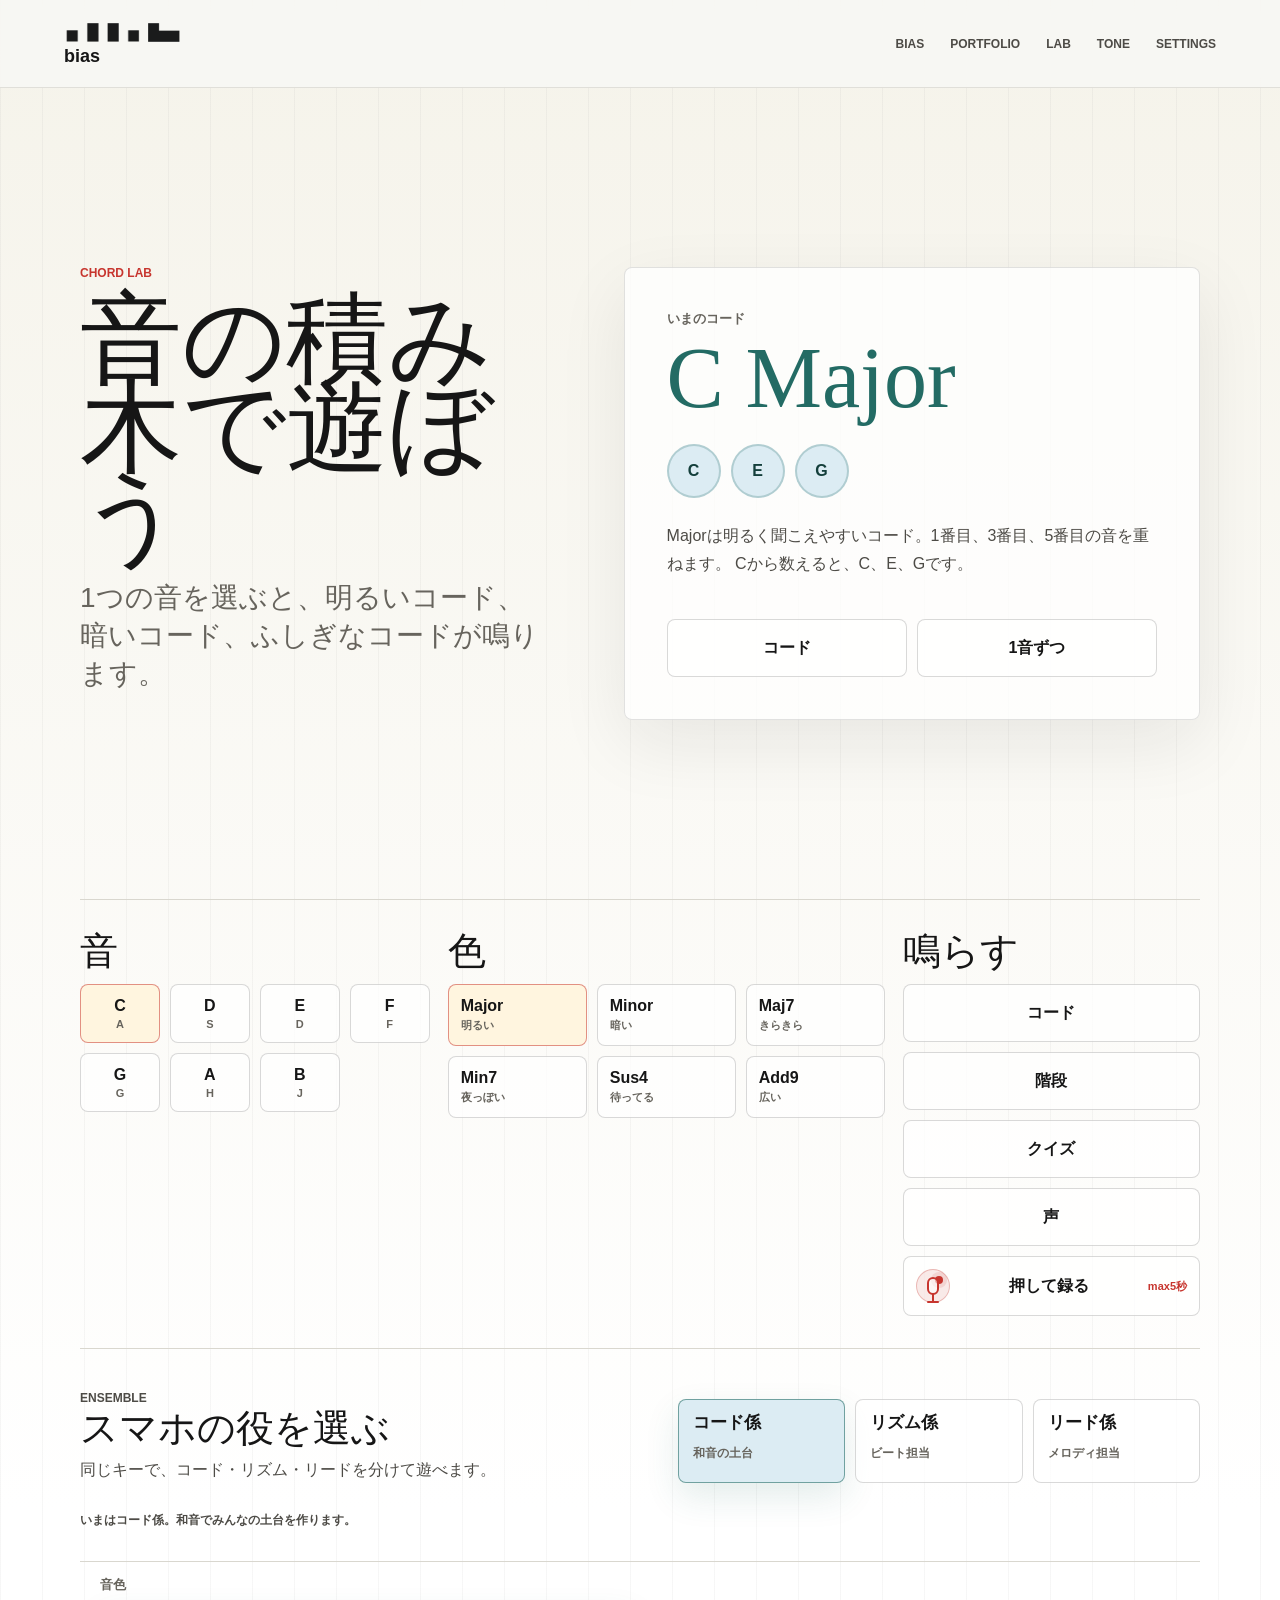
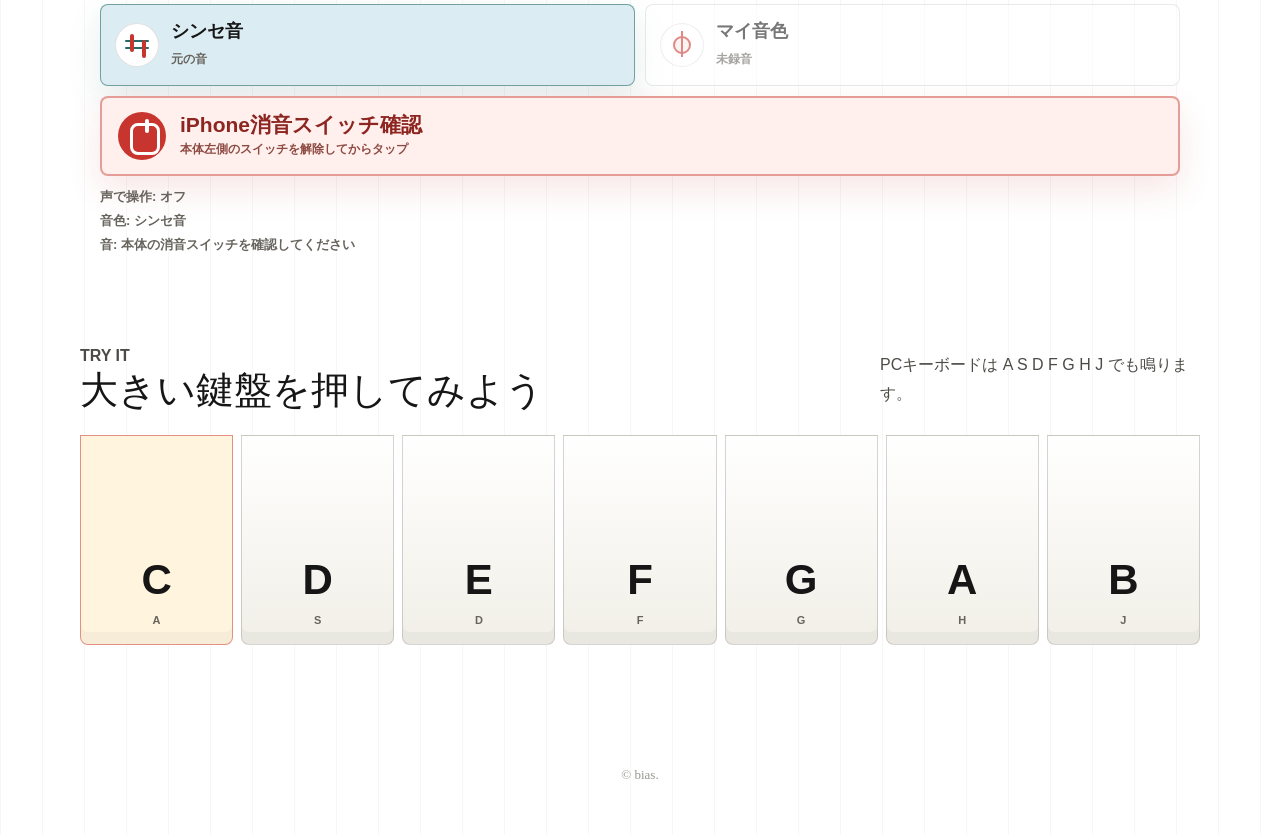
==== chord-classroom.html @ 8eb723cf "Replace label hero with service artwork" ====
<!doctype html>
<html lang="ja">
  <head>
    <meta charset="utf-8">
    <meta name="viewport" content="width=device-width, initial-scale=1">
    <title>Chord Lab | bias</title>
    <meta name="description" content="子どもと一緒にコードを聞いて学べる、biasの小さな音楽ラボ。">
    <link rel="icon" href="assets/images/mark.png">
    <link rel="stylesheet" href="assets/styles.css?v=service-hero">
  </head>
  <body class="chord-page">
    <header class="site-header">
      <a class="brand" href="index.html" aria-label="bias entrance">
        <img src="assets/images/logo-bias.png" alt="">
        <span class="brand-word">bias</span>
      </a>
      <nav class="nav" aria-label="Main navigation">
        <a href="label.html">BIAS</a>
        <a href="portfolio.html">PORTFOLIO</a>
        <a href="chord-classroom.html">LAB</a>
        <a href="tone-classroom.html">TONE</a>
        <a href="chord-settings.html">SETTINGS</a>
      </nav>
    </header>

    <main class="chord-app" id="top">
      <section class="chord-stage">
        <div class="ghost-layer" id="ghostLayer" aria-hidden="true"></div>
        <div class="chord-intro">
          <p class="eyebrow">Chord Lab</p>
          <h1>音の積み木で遊ぼう</h1>
          <p class="lead">1つの音を選ぶと、明るいコード、暗いコード、ふしぎなコードが鳴ります。</p>
        </div>

        <div class="lesson-panel" aria-live="polite">
          <div>
            <span class="panel-label">いまのコード</span>
            <strong id="chordName">C Major</strong>
          </div>
          <div class="note-row" id="noteRow"></div>
          <p id="lessonText">Majorは明るく聞こえやすいコード。C、E、Gの3つの音でできています。</p>
          <div class="lesson-actions">
            <button class="action-button" id="playChordTop" type="button">コード</button>
            <button class="action-button" id="playArpTop" type="button">1音ずつ</button>
          </div>
        </div>
      </section>

      <section class="control-band" aria-label="Chord controls">
        <div class="control-group">
          <h2>音</h2>
          <div class="root-grid" id="rootGrid"></div>
        </div>

        <div class="control-group">
          <h2>色</h2>
          <div class="type-grid" id="typeGrid"></div>
        </div>

        <div class="control-group">
          <h2>鳴らす</h2>
          <div class="transport">
            <button class="action-button" id="playChord" type="button">コード</button>
            <button class="action-button" id="playArp" type="button">階段</button>
            <button class="action-button" id="quizButton" type="button">クイズ</button>
            <button class="action-button voice-button" id="voiceButton" type="button">声</button>
            <button class="action-button sample-button record-button" id="recordSample" type="button" aria-label="押している間だけ録音して鍵盤の音にする。最大5秒">
              <span class="record-button-icon" aria-hidden="true">
                <span class="record-dot"></span>
                <span class="mic-shape"></span>
              </span>
              <span>押して録る</span>
              <small>max5秒</small>
            </button>
          </div>
        </div>
      </section>
      <section class="ensemble-panel" aria-label="Ensemble roles">
        <div>
          <p class="eyebrow">Ensemble</p>
          <h2>スマホの役を選ぶ</h2>
          <p>同じキーで、コード・リズム・リードを分けて遊べます。</p>
        </div>
        <div class="role-grid" id="roleGrid">
          <button class="is-active" type="button" data-role="chord" aria-pressed="true">
            <strong>コード係</strong>
            <small>和音の土台</small>
          </button>
          <button type="button" data-role="rhythm" aria-pressed="false">
            <strong>リズム係</strong>
            <small>ビート担当</small>
          </button>
          <button type="button" data-role="lead" aria-pressed="false">
            <strong>リード係</strong>
            <small>メロディ担当</small>
          </button>
        </div>
        <p class="part-status" id="partStatus" aria-live="polite">いまはコード係。和音でみんなの土台を作ります。</p>
      </section>
      <section class="sound-source-panel" aria-label="Sound source">
        <p>音色</p>
        <div class="sound-source-switch">
          <button class="sound-source-button is-active" id="synthSound" type="button" aria-pressed="true">
            <span class="sound-source-icon synth-icon" aria-hidden="true"></span>
            <strong>シンセ音</strong>
            <small>元の音</small>
          </button>
          <button class="sound-source-button" id="sampleSound" type="button" aria-pressed="false">
            <span class="sound-source-icon sample-icon" aria-hidden="true"></span>
            <strong>マイ音色</strong>
            <small>録った音</small>
          </button>
        </div>
        <button class="device-sound-check" id="deviceSoundButton" type="button" aria-pressed="false">
          <span class="device-sound-icon" aria-hidden="true"></span>
          <span>
            <strong id="deviceSoundLabel">iPhone消音スイッチ確認</strong>
            <small id="deviceSoundHint">本体左側のスイッチを解除してからタップ</small>
          </span>
        </button>
      </section>
      <p class="voice-status" id="voiceStatus" aria-live="polite">声で操作: オフ</p>
      <p class="voice-status sample-status" id="sampleStatus" aria-live="polite">音色: シンセ音</p>
      <p class="voice-status audio-status" id="audioStatus" aria-live="polite">音: 本体の消音スイッチを確認してください</p>

      <section class="keyboard-section role-section" id="chordPart" aria-label="Piano keyboard">
        <div class="keyboard-heading">
          <div>
            <p class="eyebrow">Try It</p>
            <h2>大きい鍵盤を押してみよう</h2>
          </div>
          <p>PCキーボードは A S D F G H J でも鳴ります。</p>
        </div>
        <div class="piano" id="piano"></div>
      </section>

      <section class="part-panel role-section" id="rhythmPart" aria-label="Rhythm pads" hidden>
        <div class="keyboard-heading">
          <div>
            <p class="eyebrow">Rhythm Part</p>
            <h2>リズムを担当する</h2>
          </div>
          <p>4つのパッドで、みんなのテンポを作ります。</p>
        </div>
        <div class="pad-grid rhythm-grid" id="rhythmPads"></div>
      </section>

      <section class="part-panel role-section" id="leadPart" aria-label="Lead pads" hidden>
        <div class="keyboard-heading">
          <div>
            <p class="eyebrow">Lead Part</p>
            <h2>外しにくいメロディ</h2>
          </div>
          <p>今の音に合う音だけを並べています。</p>
        </div>
        <div class="pad-grid lead-grid" id="leadPads"></div>
      </section>

      <section class="quiz-panel" id="quizPanel" tabindex="-1" hidden>
        <p class="eyebrow">Listening Quiz</p>
        <h2>いま鳴ったコードはどっち？</h2>
        <div class="quiz-options" id="quizOptions"></div>
        <p id="quizResult"></p>
      </section>

      <section class="tone-quest" id="toneQuest" hidden>
        <div class="tone-quest-art" aria-hidden="true">
          <span class="tone-wave tone-wave-a"></span>
          <span class="tone-wave tone-wave-b"></span>
          <span class="tone-dot tone-dot-a"></span>
          <span class="tone-dot tone-dot-b"></span>
          <span class="tone-slider tone-slider-a"></span>
          <span class="tone-slider tone-slider-b"></span>
        </div>
        <div>
          <p class="eyebrow">Next Room</p>
          <h2>音色編をのぞく</h2>
          <p>音は高さだけじゃなく、形でも変わる。波、明るさ、ふくらみを触って、マイ音色の続きへ。</p>
          <div class="inline-actions">
            <a href="tone-classroom.html">bias Tone Lab</a>
          </div>
        </div>
      </section>
    </main>

    <footer class="footer">
      <a href="index.html">© bias.</a>
    </footer>

    <script>
      const roots = [
        { name: "C", midi: 60, key: "a" },
        { name: "D", midi: 62, key: "s" },
        { name: "E", midi: 64, key: "d" },
        { name: "F", midi: 65, key: "f" },
        { name: "G", midi: 67, key: "g" },
        { name: "A", midi: 69, key: "h" },
        { name: "B", midi: 71, key: "j" }
      ];

      const chordTypes = [
        {
          id: "major",
          name: "Major",
          label: "明るい",
          intervals: [0, 4, 7],
          lesson: "Majorは明るく聞こえやすいコード。1番目、3番目、5番目の音を重ねます。"
        },
        {
          id: "minor",
          name: "Minor",
          label: "暗い",
          intervals: [0, 3, 7],
          lesson: "Minorは少しさびしく聞こえるコード。真ん中の音がMajorより半音下がります。"
        },
        {
          id: "maj7",
          name: "Maj7",
          label: "きらきら",
          intervals: [0, 4, 7, 11],
          lesson: "Maj7はMajorに7番目の音を足したコード。やわらかく、少し大人っぽく響きます。"
        },
        {
          id: "min7",
          name: "Min7",
          label: "夜っぽい",
          intervals: [0, 3, 7, 10],
          lesson: "Min7はMinorに7番目の音を足したコード。R&Bやlofiでよく使われます。"
        },
        {
          id: "sus4",
          name: "Sus4",
          label: "待ってる",
          intervals: [0, 5, 7],
          lesson: "Sus4は3番目の音を4番目に変えたコード。次に進みたくなる感じがします。"
        },
        {
          id: "add9",
          name: "Add9",
          label: "広い",
          intervals: [0, 4, 7, 14],
          lesson: "Add9はMajorに高い2番目の音を足したコード。空間が広がるように響きます。"
        }
      ];

      const noteNames = ["C", "C#", "D", "D#", "E", "F", "F#", "G", "G#", "A", "A#", "B"];
      let selectedRoot = roots[0];
      let selectedType = chordTypes[0];
      let audioContext;
      let quizAnswer = null;
      let outputChain = null;

      const rootGrid = document.querySelector("#rootGrid");
      const typeGrid = document.querySelector("#typeGrid");
      const piano = document.querySelector("#piano");
      const noteRow = document.querySelector("#noteRow");
      const chordName = document.querySelector("#chordName");
      const lessonText = document.querySelector("#lessonText");
      const quizPanel = document.querySelector("#quizPanel");
      const quizOptions = document.querySelector("#quizOptions");
      const quizResult = document.querySelector("#quizResult");
      const toneQuest = document.querySelector("#toneQuest");
      const voiceButton = document.querySelector("#voiceButton");
      const voiceStatus = document.querySelector("#voiceStatus");
      const recordSampleButton = document.querySelector("#recordSample");
      const synthSoundButton = document.querySelector("#synthSound");
      const sampleSoundButton = document.querySelector("#sampleSound");
      const sampleStatus = document.querySelector("#sampleStatus");
      const soundSourcePanel = document.querySelector(".sound-source-panel");
      const deviceSoundButton = document.querySelector("#deviceSoundButton");
      const deviceSoundLabel = document.querySelector("#deviceSoundLabel");
      const deviceSoundHint = document.querySelector("#deviceSoundHint");
      const audioStatus = document.querySelector("#audioStatus");
      const roleGrid = document.querySelector("#roleGrid");
      const partStatus = document.querySelector("#partStatus");
      const chordPart = document.querySelector("#chordPart");
      const rhythmPart = document.querySelector("#rhythmPart");
      const leadPart = document.querySelector("#leadPart");
      const rhythmPads = document.querySelector("#rhythmPads");
      const leadPads = document.querySelector("#leadPads");
      const SpeechRecognition = window.SpeechRecognition || window.webkitSpeechRecognition;
      const soundReadyStorageKey = "bias-chord-lab-sound-ready";
      const roleStorageKey = "bias-chord-lab-role";
      const roles = {
        chord: "いまはコード係。和音でみんなの土台を作ります。",
        rhythm: "いまはリズム係。4つのパッドでビートを作ります。",
        lead: "いまはリード係。外しにくい音だけでメロディを弾けます。"
      };
      const rhythmPadData = [
        { id: "kick", label: "Kick", hint: "足" },
        { id: "snare", label: "Snare", hint: "手" },
        { id: "hat", label: "Hat", hint: "細かく" },
        { id: "clap", label: "Clap", hint: "合いの手" }
      ];
      const leadScale = [0, 2, 4, 7, 9, 12];
      let recognition = null;
      let voiceEnabled = false;
      let sampleBuffer = null;
      let soundSource = "synth";
      let deviceSoundReady = false;
      let activeRole = "chord";
      let sampleRecorder = null;
      let isRecordingSample = false;
      let sampleStream = null;
      let sampleChunks = [];
      let sampleStopTimer = null;
      let pendingSampleStop = false;
      const toneQuestDelay = 120000;

      function getAudioContext() {
        audioContext ||= new (window.AudioContext || window.webkitAudioContext)();
        return audioContext;
      }

      function getOutputChain(context) {
        if (outputChain) return outputChain;

        const input = context.createGain();
        const compressor = context.createDynamicsCompressor();
        const limiter = context.createDynamicsCompressor();

        input.gain.value = 0.92;
        compressor.threshold.value = -18;
        compressor.knee.value = 18;
        compressor.ratio.value = 3.5;
        compressor.attack.value = 0.012;
        compressor.release.value = 0.18;

        limiter.threshold.value = -0.8;
        limiter.knee.value = 0;
        limiter.ratio.value = 20;
        limiter.attack.value = 0.002;
        limiter.release.value = 0.08;

        input.connect(compressor);
        compressor.connect(limiter);
        limiter.connect(context.destination);
        outputChain = { input, compressor, limiter };
        return outputChain;
      }

      function normalizeSampleBuffer(buffer) {
        let peak = 0;
        for (let channel = 0; channel < buffer.numberOfChannels; channel += 1) {
          const data = buffer.getChannelData(channel);
          for (let index = 0; index < data.length; index += 1) {
            peak = Math.max(peak, Math.abs(data[index]));
          }
        }

        if (peak < 0.001) return buffer;

        const context = getAudioContext();
        const normalized = context.createBuffer(buffer.numberOfChannels, buffer.length, buffer.sampleRate);
        const targetPeak = 0.94;
        const scale = Math.min(targetPeak / peak, 4);

        for (let channel = 0; channel < buffer.numberOfChannels; channel += 1) {
          const source = buffer.getChannelData(channel);
          const target = normalized.getChannelData(channel);
          for (let index = 0; index < source.length; index += 1) {
            target[index] = Math.max(-targetPeak, Math.min(targetPeak, source[index] * scale));
          }
        }

        return normalized;
      }

      function midiToFrequency(midi) {
        return 440 * Math.pow(2, (midi - 69) / 12);
      }

      function noteName(midi) {
        return noteNames[midi % 12];
      }

      function currentNotes() {
        return selectedType.intervals.map((interval) => selectedRoot.midi + interval);
      }

      function leadNotes() {
        return leadScale.map((interval) => selectedRoot.midi + interval);
      }

      function updateDeviceSoundControls() {
        deviceSoundButton.classList.toggle("is-ready", deviceSoundReady);
        deviceSoundButton.setAttribute("aria-pressed", String(deviceSoundReady));
        deviceSoundLabel.textContent = deviceSoundReady ? "サウンド準備OK" : "iPhone消音スイッチ確認";
        deviceSoundHint.textContent = deviceSoundReady
          ? "音が小さい時は本体音量も確認"
          : "本体左側のスイッチを解除してからタップ";
        audioStatus.textContent = deviceSoundReady
          ? "音: 本体スイッチ確認済み"
          : "音: 本体の消音スイッチを確認してください";
      }

      function setDeviceSoundReady(nextReady) {
        deviceSoundReady = nextReady;
        updateDeviceSoundControls();
        try {
          localStorage.setItem(soundReadyStorageKey, deviceSoundReady ? "1" : "0");
        } catch (error) {
          // 保存できない環境でも、確認フローはその場で使えるようにする。
        }
      }

      function loadDeviceSoundPreference() {
        try {
          deviceSoundReady = localStorage.getItem(soundReadyStorageKey) === "1";
        } catch (error) {
          deviceSoundReady = false;
        }
        updateDeviceSoundControls();
      }

      function requestDeviceSoundCheck() {
        if (deviceSoundReady) return false;
        audioStatus.textContent = "音: 先にiPhone本体の消音スイッチを確認してください";
        deviceSoundButton.classList.add("needs-check");
        soundSourcePanel.scrollIntoView({ behavior: "smooth", block: "center" });
        window.setTimeout(() => deviceSoundButton.classList.remove("needs-check"), 1200);
        return true;
      }

      function playTone(midi, start, duration) {
        const context = getAudioContext();
        const gain = context.createGain();
        gain.gain.setValueAtTime(0.0001, start);
        gain.gain.exponentialRampToValueAtTime(0.14, start + 0.025);
        gain.gain.exponentialRampToValueAtTime(0.0001, start + duration);
        gain.connect(getOutputChain(context).input);

        if (soundSource === "sample" && sampleBuffer) {
          const source = context.createBufferSource();
          source.buffer = sampleBuffer;
          source.playbackRate.setValueAtTime(Math.pow(2, (midi - 60) / 12), start);
          source.connect(gain);
          source.start(start);
          source.stop(start + duration + 0.04);
          return;
        }

        const oscillator = context.createOscillator();
        oscillator.type = "triangle";
        oscillator.frequency.setValueAtTime(midiToFrequency(midi), start);
        oscillator.connect(gain);
        oscillator.start(start);
        oscillator.stop(start + duration + 0.04);
      }

      function makeNoiseBuffer(context, seconds) {
        const length = Math.max(1, Math.floor(context.sampleRate * seconds));
        const buffer = context.createBuffer(1, length, context.sampleRate);
        const data = buffer.getChannelData(0);
        for (let index = 0; index < length; index += 1) {
          data[index] = Math.random() * 2 - 1;
        }
        return buffer;
      }

      function playNoiseDrum(start, duration, filterType, frequency, gainValue) {
        const context = getAudioContext();
        const source = context.createBufferSource();
        const filter = context.createBiquadFilter();
        const gain = context.createGain();
        source.buffer = makeNoiseBuffer(context, duration);
        filter.type = filterType;
        filter.frequency.value = frequency;
        gain.gain.setValueAtTime(gainValue, start);
        gain.gain.exponentialRampToValueAtTime(0.0001, start + duration);
        source.connect(filter);
        filter.connect(gain);
        gain.connect(getOutputChain(context).input);
        source.start(start);
        source.stop(start + duration);
      }

      function playKick(start) {
        const context = getAudioContext();
        const oscillator = context.createOscillator();
        const gain = context.createGain();
        oscillator.type = "sine";
        oscillator.frequency.setValueAtTime(132, start);
        oscillator.frequency.exponentialRampToValueAtTime(46, start + 0.22);
        gain.gain.setValueAtTime(0.7, start);
        gain.gain.exponentialRampToValueAtTime(0.0001, start + 0.26);
        oscillator.connect(gain);
        gain.connect(getOutputChain(context).input);
        oscillator.start(start);
        oscillator.stop(start + 0.28);
      }

      function spawnPadFlash(id) {
        const button = document.querySelector(`[data-rhythm="${id}"]`);
        if (!button) return;
        button.classList.add("is-hit");
        window.setTimeout(() => button.classList.remove("is-hit"), 170);
      }

      function playRhythmPad(id) {
        if (requestDeviceSoundCheck()) return;
        const context = getAudioContext();
        const start = context.currentTime + 0.01;
        if (id === "kick") {
          playKick(start);
        } else if (id === "snare") {
          playNoiseDrum(start, 0.18, "bandpass", 1600, 0.32);
        } else if (id === "hat") {
          playNoiseDrum(start, 0.08, "highpass", 6200, 0.17);
        } else if (id === "clap") {
          playNoiseDrum(start, 0.11, "bandpass", 2200, 0.22);
          playNoiseDrum(start + 0.045, 0.12, "bandpass", 2100, 0.18);
        }
        spawnPadFlash(id);
      }

      function playLeadPad(midi) {
        if (requestDeviceSoundCheck()) return;
        const context = getAudioContext();
        playTone(midi, context.currentTime + 0.01, 0.58);
        spawnGhosts([midi], "lead");
      }

      function playChord() {
        if (requestDeviceSoundCheck()) return;
        const context = getAudioContext();
        const start = context.currentTime + 0.02;
        currentNotes().forEach((midi) => playTone(midi, start, 1.1));
        spawnGhosts(currentNotes(), "chord");
      }

      function playArp() {
        if (requestDeviceSoundCheck()) return;
        const context = getAudioContext();
        const start = context.currentTime + 0.02;
        currentNotes().forEach((midi, index) => playTone(midi, start + index * 0.18, 0.72));
        currentNotes().forEach((midi, index) => {
          window.setTimeout(() => spawnGhosts([midi], "arp"), index * 180);
        });
      }

      function spawnGhosts(notes, mode) {
        const layer = document.querySelector("#ghostLayer");
        notes.forEach((midi, index) => {
          const ghost = document.createElement("span");
          ghost.className = `ghost-note ghost-note-${index % 4}`;
          ghost.textContent = noteName(midi);
          ghost.style.setProperty("--ghost-left", `${18 + Math.random() * 66}%`);
          ghost.style.setProperty("--ghost-delay", `${mode === "arp" ? 0 : index * 70}ms`);
          ghost.style.setProperty("--ghost-drift", `${Math.random() > 0.5 ? 1 : -1}`);
          layer.appendChild(ghost);
          window.setTimeout(() => ghost.remove(), 2100);
        });
      }

      function setRoot(root) {
        selectedRoot = root;
        render();
        playChord();
      }

      function setType(type) {
        selectedType = type;
        render();
        playChord();
      }

      function render() {
        chordName.textContent = `${selectedRoot.name} ${selectedType.name}`;
        noteRow.innerHTML = currentNotes()
          .map((midi) => `<span>${noteName(midi)}</span>`)
          .join("");
        lessonText.textContent = `${selectedType.lesson} ${selectedRoot.name}から数えると、${currentNotes().map(noteName).join("、")}です。`;

        document.querySelectorAll("[data-root]").forEach((button) => {
          button.classList.toggle("is-active", button.dataset.root === selectedRoot.name);
        });
        document.querySelectorAll("[data-type]").forEach((button) => {
          button.classList.toggle("is-active", button.dataset.type === selectedType.id);
        });
        document.querySelectorAll("[data-key]").forEach((button) => {
          button.classList.toggle("is-active", button.dataset.key === selectedRoot.name);
        });
        leadPads.innerHTML = leadNotes().map((midi, index) => (
          `<button type="button" data-lead="${midi}"><strong>${noteName(midi)}</strong><small>${index + 1}</small></button>`
        )).join("");
        updateSoundSourceButtons();
      }

      function setRole(role) {
        activeRole = roles[role] ? role : "chord";
        chordPart.hidden = activeRole !== "chord";
        rhythmPart.hidden = activeRole !== "rhythm";
        leadPart.hidden = activeRole !== "lead";
        partStatus.textContent = roles[activeRole];
        document.querySelectorAll("[data-role]").forEach((button) => {
          const isActive = button.dataset.role === activeRole;
          button.classList.toggle("is-active", isActive);
          button.setAttribute("aria-pressed", String(isActive));
        });
        try {
          localStorage.setItem(roleStorageKey, activeRole);
        } catch (error) {
          // 端末保存が使えない環境でも、役割切替はその場で使えるようにする。
        }
      }

      function loadRolePreference() {
        try {
          activeRole = localStorage.getItem(roleStorageKey) || "chord";
        } catch (error) {
          activeRole = "chord";
        }
        setRole(activeRole);
      }

      function updateSoundSourceButtons() {
        const sampleReady = Boolean(sampleBuffer);
        synthSoundButton.classList.toggle("is-active", soundSource === "synth");
        sampleSoundButton.classList.toggle("is-active", soundSource === "sample");
        synthSoundButton.setAttribute("aria-pressed", String(soundSource === "synth"));
        sampleSoundButton.setAttribute("aria-pressed", String(soundSource === "sample"));
        sampleSoundButton.classList.toggle("is-disabled", !sampleReady);
        sampleSoundButton.querySelector("small").textContent = sampleReady ? "録った音" : "未録音";
      }

      function setSoundSource(nextSource) {
        if (nextSource === "sample" && !sampleBuffer) {
          soundSource = "synth";
          sampleStatus.textContent = "音色: 先に録音してね";
          updateSoundSourceButtons();
          return;
        }

        soundSource = nextSource;
        sampleStatus.textContent = soundSource === "sample" ? "音色: マイ音色" : "音色: シンセ音";
        updateSoundSourceButtons();
        playChord();
      }

      function buildControls() {
        rootGrid.innerHTML = roots.map((root) => (
          `<button type="button" data-root="${root.name}" aria-label="${root.name}を選ぶ">${root.name}<small>${root.key.toUpperCase()}</small></button>`
        )).join("");

        typeGrid.innerHTML = chordTypes.map((type) => (
          `<button type="button" data-type="${type.id}"><span>${type.name}</span><small>${type.label}</small></button>`
        )).join("");

        piano.innerHTML = roots.map((root) => (
          `<button class="piano-key" type="button" data-key="${root.name}"><span>${root.name}</span><small>${root.key.toUpperCase()}</small></button>`
        )).join("");

        rhythmPads.innerHTML = rhythmPadData.map((pad) => (
          `<button type="button" data-rhythm="${pad.id}"><strong>${pad.label}</strong><small>${pad.hint}</small></button>`
        )).join("");

        rootGrid.addEventListener("click", (event) => {
          const button = event.target.closest("[data-root]");
          if (!button) return;
          setRoot(roots.find((root) => root.name === button.dataset.root));
        });

        typeGrid.addEventListener("click", (event) => {
          const button = event.target.closest("[data-type]");
          if (!button) return;
          setType(chordTypes.find((type) => type.id === button.dataset.type));
        });

        piano.addEventListener("click", (event) => {
          const button = event.target.closest("[data-key]");
          if (!button) return;
          setRoot(roots.find((root) => root.name === button.dataset.key));
        });

        rhythmPads.addEventListener("click", (event) => {
          const button = event.target.closest("[data-rhythm]");
          if (!button) return;
          playRhythmPad(button.dataset.rhythm);
        });

        leadPads.addEventListener("click", (event) => {
          const button = event.target.closest("[data-lead]");
          if (!button) return;
          playLeadPad(Number(button.dataset.lead));
        });

        roleGrid.addEventListener("click", (event) => {
          const button = event.target.closest("[data-role]");
          if (!button) return;
          setRole(button.dataset.role);
          document.querySelector(`#${button.dataset.role}Part`)?.scrollIntoView({ behavior: "smooth", block: "start" });
        });
      }

      function startQuiz() {
        const choices = ["major", "minor"];
        const root = roots[Math.floor(Math.random() * roots.length)];
        const type = chordTypes.find((item) => item.id === choices[Math.floor(Math.random() * choices.length)]);
        selectedRoot = root;
        selectedType = type;
        quizAnswer = type.id;
        quizResult.textContent = "";
        quizPanel.hidden = false;
        quizOptions.innerHTML = choices.map((id) => {
          const option = chordTypes.find((item) => item.id === id);
          return `<button type="button" data-answer="${id}">${option.name}<small>${option.label}</small></button>`;
        }).join("");
        render();
        playChord();
        window.requestAnimationFrame(() => {
          quizPanel.scrollIntoView({ behavior: "smooth", block: "start" });
          quizPanel.focus({ preventScroll: true });
          quizPanel.classList.add("is-called");
          window.setTimeout(() => quizPanel.classList.remove("is-called"), 1200);
        });
      }

      function normalizeSpeech(text) {
        return text
          .toLowerCase()
          .replace(/\s+/g, "")
          .replace(/[。、,.]/g, "");
      }

      function handleVoiceCommand(text) {
        const command = normalizeSpeech(text);
        const rootAliases = [
          ["C", ["c", "しー", "ド"]],
          ["D", ["d", "でぃー", "レ"]],
          ["E", ["e", "いー", "ミ"]],
          ["F", ["f", "えふ", "ファ"]],
          ["G", ["g", "じー", "ソ"]],
          ["A", ["a", "えー", "ラ"]],
          ["B", ["b", "びー", "シ"]]
        ];
        const typeAliases = [
          ["major", ["major", "メジャー", "明るい"]],
          ["minor", ["minor", "マイナー", "暗い"]],
          ["maj7", ["maj7", "メジャーセブン", "きらきら"]],
          ["min7", ["min7", "マイナーセブン", "夜"]],
          ["sus4", ["sus4", "サスフォー", "待ってる"]],
          ["add9", ["add9", "アドナイン", "広い"]]
        ];

        const rootMatch = rootAliases.find(([, words]) => words.some((word) => command.includes(word)));
        if (rootMatch) {
          setRoot(roots.find((root) => root.name === rootMatch[0]));
        }

        const typeMatch = typeAliases.find(([, words]) => words.some((word) => command.includes(word)));
        if (typeMatch) {
          setType(chordTypes.find((type) => type.id === typeMatch[0]));
        }

        if (command.includes("階段") || command.includes("アルペジオ") || command.includes("1音")) {
          playArp();
        } else if (command.includes("リズム")) {
          setRole("rhythm");
        } else if (command.includes("リード") || command.includes("メロディ")) {
          setRole("lead");
        } else if (command.includes("コード係") || command.includes("和音")) {
          setRole("chord");
        } else if (command.includes("コード") || command.includes("鳴ら")) {
          playChord();
        } else if (command.includes("クイズ")) {
          startQuiz();
        }

        voiceStatus.textContent = `声で操作: ${text}`;
      }

      function setupVoiceInput() {
        if (!SpeechRecognition) {
          voiceButton.disabled = true;
          voiceStatus.textContent = "声で操作: このブラウザでは未対応";
          return;
        }

        recognition = new SpeechRecognition();
        recognition.lang = "ja-JP";
        recognition.continuous = true;
        recognition.interimResults = false;
        recognition.onresult = (event) => {
          const result = event.results[event.results.length - 1][0].transcript;
          handleVoiceCommand(result);
        };
        recognition.onerror = () => {
          voiceEnabled = false;
          voiceButton.classList.remove("is-active");
          voiceStatus.textContent = "声で操作: マイクを許可してもう一度";
        };
        recognition.onend = () => {
          if (voiceEnabled) recognition.start();
        };
      }

      function resetRecordButton() {
        recordSampleButton.classList.remove("is-active", "is-recording");
        recordSampleButton.setAttribute("aria-pressed", "false");
      }

      function stopSampleRecording() {
        pendingSampleStop = true;
        if (sampleRecorder && sampleRecorder.state === "recording") {
          sampleRecorder.stop();
        } else if (!isRecordingSample) {
          resetRecordButton();
        }
      }

      async function startSampleRecording() {
        if (!navigator.mediaDevices || !navigator.mediaDevices.getUserMedia || !window.MediaRecorder) {
          sampleStatus.textContent = "サンプル: このブラウザでは録音未対応";
          return;
        }

        if (isRecordingSample) return;
        pendingSampleStop = false;
        isRecordingSample = true;
        recordSampleButton.classList.add("is-active", "is-recording");
        recordSampleButton.setAttribute("aria-pressed", "true");
        sampleStatus.textContent = "サンプル: マイク接続確認中";

        try {
          if (voiceEnabled && recognition) {
            voiceEnabled = false;
            voiceButton.classList.remove("is-active");
            recognition.stop();
            voiceStatus.textContent = "声で操作: オフ";
          }

          getAudioContext();
          sampleStream = await navigator.mediaDevices.getUserMedia({ audio: true });
          sampleChunks = [];
          sampleRecorder = new MediaRecorder(sampleStream);
          sampleStatus.textContent = "サンプル: 押している間だけ録音中";

          sampleRecorder.ondataavailable = (event) => {
            if (event.data.size > 0) sampleChunks.push(event.data);
          };

          sampleRecorder.onstop = async () => {
            window.clearTimeout(sampleStopTimer);
            sampleStopTimer = null;
            if (sampleStream) {
              sampleStream.getTracks().forEach((track) => track.stop());
              sampleStream = null;
            }

            try {
              if (!sampleChunks.length) {
                sampleStatus.textContent = "サンプル: もう少し長く押して録音";
                return;
              }

              const blob = new Blob(sampleChunks, { type: sampleRecorder.mimeType || "audio/webm" });
              const arrayBuffer = await blob.arrayBuffer();
              const decodedBuffer = await getAudioContext().decodeAudioData(arrayBuffer);
              sampleBuffer = normalizeSampleBuffer(decodedBuffer);
              soundSource = "sample";
              sampleStatus.textContent = "音色: マイ音色に切り替えました";
              updateSoundSourceButtons();
              playChord();
            } catch {
              sampleStatus.textContent = "サンプル: 録音の読み込みに失敗";
            } finally {
              sampleChunks = [];
              sampleRecorder = null;
              isRecordingSample = false;
              resetRecordButton();
            }
          };

          sampleRecorder.start(100);
          sampleStopTimer = window.setTimeout(() => {
            if (sampleRecorder && sampleRecorder.state === "recording") {
              sampleRecorder.stop();
            }
          }, 5000);

          if (pendingSampleStop) stopSampleRecording();
        } catch {
          isRecordingSample = false;
          pendingSampleStop = false;
          resetRecordButton();
          sampleStatus.textContent = "サンプル: マイクを許可してもう一度";
        }
      }

      function setupSampleRecorderButton() {
        recordSampleButton.addEventListener("pointerdown", (event) => {
          event.preventDefault();
          recordSampleButton.setPointerCapture?.(event.pointerId);
          startSampleRecording();
        });
        recordSampleButton.addEventListener("pointerup", (event) => {
          event.preventDefault();
          stopSampleRecording();
        });
        recordSampleButton.addEventListener("pointercancel", stopSampleRecording);
        window.addEventListener("pointerup", stopSampleRecording);
        recordSampleButton.addEventListener("keydown", (event) => {
          if ((event.key === " " || event.key === "Enter") && !event.repeat) {
            event.preventDefault();
            startSampleRecording();
          }
        });
        recordSampleButton.addEventListener("keyup", (event) => {
          if (event.key === " " || event.key === "Enter") {
            event.preventDefault();
            stopSampleRecording();
          }
        });
        recordSampleButton.addEventListener("click", (event) => event.preventDefault());
      }

      function revealToneQuest() {
        toneQuest.hidden = false;
        window.requestAnimationFrame(() => {
          toneQuest.classList.add("is-visible");
        });
      }

      quizOptions.addEventListener("click", (event) => {
        const button = event.target.closest("[data-answer]");
        if (!button) return;
        const correct = button.dataset.answer === quizAnswer;
        quizResult.textContent = correct ? "正解。耳がちゃんと違いをつかんでいます。" : "惜しい。もう一回聞いて、真ん中の音に注目してみよう。";
        if (!correct) playChord();
      });

      document.querySelector("#playChord").addEventListener("click", playChord);
      document.querySelector("#playArp").addEventListener("click", playArp);
      document.querySelector("#playChordTop").addEventListener("click", playChord);
      document.querySelector("#playArpTop").addEventListener("click", playArp);
      document.querySelector("#quizButton").addEventListener("click", startQuiz);
      setupSampleRecorderButton();
      synthSoundButton.addEventListener("click", () => setSoundSource("synth"));
      sampleSoundButton.addEventListener("click", () => setSoundSource("sample"));
      deviceSoundButton.addEventListener("click", () => {
        setDeviceSoundReady(true);
        playChord();
      });
      voiceButton.addEventListener("click", () => {
        if (!recognition) return;
        voiceEnabled = !voiceEnabled;
        voiceButton.classList.toggle("is-active", voiceEnabled);
        if (voiceEnabled) {
          recognition.start();
          voiceStatus.textContent = "声で操作: 聞いています";
        } else {
          recognition.stop();
          voiceStatus.textContent = "声で操作: オフ";
        }
      });

      window.addEventListener("keydown", (event) => {
        if (event.repeat) return;
        if (activeRole === "rhythm") {
          const rhythmKeys = ["z", "x", "c", "v"];
          const rhythmIndex = rhythmKeys.indexOf(event.key.toLowerCase());
          if (rhythmIndex >= 0) playRhythmPad(rhythmPadData[rhythmIndex].id);
          return;
        }
        if (activeRole === "lead") {
          const leadIndex = Number(event.key) - 1;
          if (leadIndex >= 0 && leadIndex < leadNotes().length) playLeadPad(leadNotes()[leadIndex]);
          return;
        }
        const root = roots.find((item) => item.key === event.key.toLowerCase());
        if (root) setRoot(root);
      });

      buildControls();
      setupVoiceInput();
      loadDeviceSoundPreference();
      render();
      loadRolePreference();
      window.setTimeout(revealToneQuest, toneQuestDelay);
    </script>
  </body>
</html>
---- assets/styles.css ----
:root {
  color-scheme: light;
  --bg: #f7f7f4;
  --paper: #ffffff;
  --ink: #171717;
  --muted: #77756e;
  --line: #d9d7cf;
  --accent: #b92228;
  --soft: #ebe8df;
}

* {
  box-sizing: border-box;
}

html {
  scroll-behavior: smooth;
}

body {
  margin: 0;
  color: var(--ink);
  background:
    linear-gradient(90deg, rgba(23, 23, 23, 0.035) 1px, transparent 1px),
    linear-gradient(180deg, var(--bg), #fff 62%);
  background-size: 42px 42px, auto;
  font-family: Arial, "Hiragino Kaku Gothic ProN", Meiryo, sans-serif;
  letter-spacing: 0;
  overflow-x: hidden;
}

a {
  color: inherit;
  text-decoration: none;
}

img {
  display: block;
  max-width: 100%;
}

.site-header {
  position: sticky;
  top: 0;
  z-index: 10;
  display: flex;
  align-items: center;
  justify-content: space-between;
  gap: 24px;
  min-height: 88px;
  padding: 18px clamp(20px, 5vw, 72px);
  background: rgba(247, 247, 244, 0.88);
  border-bottom: 1px solid rgba(217, 215, 207, 0.75);
  backdrop-filter: blur(18px);
}

.brand img {
  width: 118px;
  height: auto;
}

.brand {
  display: grid;
  gap: 2px;
  width: 118px;
}

.brand-word {
  display: block;
  color: var(--ink);
  font-size: 18px;
  font-weight: 900;
  line-height: 0.9;
  letter-spacing: 0;
}

.nav {
  display: flex;
  flex-wrap: wrap;
  justify-content: flex-end;
  gap: 10px 26px;
  color: #4d4b46;
  font-size: 12px;
  font-weight: 700;
}

.nav a {
  padding: 8px 0;
}

.nav a:hover,
.footer a:hover,
.link-list a:hover,
.socials a:hover {
  color: var(--accent);
}

.section {
  width: min(1120px, calc(100% - 40px));
  margin: 0 auto;
  padding: clamp(60px, 10vw, 118px) 0;
}

.hero {
  display: grid;
  grid-template-columns: minmax(240px, 0.85fr) minmax(320px, 1.15fr);
  align-items: center;
  gap: clamp(36px, 7vw, 86px);
  min-height: calc(100vh - 89px);
}

.eyebrow {
  margin: 0 0 16px;
  color: var(--accent);
  font-size: 12px;
  font-weight: 700;
  letter-spacing: 0;
  text-transform: uppercase;
}

h1,
h2,
h3,
p {
  margin-top: 0;
}

h1 {
  margin-bottom: 18px;
  font-family: Georgia, "Times New Roman", serif;
  font-size: clamp(54px, 9vw, 118px);
  line-height: 0.86;
  font-weight: 400;
  overflow-wrap: anywhere;
}

h1 span {
  display: block;
}

h2 {
  max-width: 620px;
  margin-bottom: 0;
  font-family: Georgia, "Times New Roman", serif;
  font-size: clamp(34px, 5.5vw, 72px);
  line-height: 0.96;
  font-weight: 400;
  overflow-wrap: anywhere;
}

h3 {
  margin-bottom: 10px;
  font-size: 21px;
  line-height: 1.25;
}

.lead {
  color: var(--muted);
  font-size: clamp(18px, 2.6vw, 28px);
  overflow-wrap: anywhere;
}

.hero-grid {
  display: grid;
  grid-template-columns: repeat(6, 1fr);
  grid-auto-rows: 92px;
  gap: 14px;
}

.hero-grid img {
  width: 100%;
  height: 100%;
  object-fit: cover;
  border: 1px solid rgba(0, 0, 0, 0.08);
  background: var(--paper);
}

.hero-grid img:nth-child(1) {
  grid-column: 1 / 5;
  grid-row: 1 / 4;
}

.hero-grid img:nth-child(2) {
  grid-column: 5 / 7;
  grid-row: 1 / 3;
}

.hero-grid img:nth-child(3) {
  grid-column: 3 / 7;
  grid-row: 4 / 7;
}

.hero-grid img:nth-child(4) {
  grid-column: 1 / 3;
  grid-row: 4 / 6;
}

.split {
  display: grid;
  grid-template-columns: minmax(240px, 0.85fr) minmax(320px, 1.15fr);
  gap: clamp(36px, 7vw, 86px);
  border-top: 1px solid var(--line);
}

.copy {
  max-width: 620px;
  color: #4d4b46;
  font-size: 17px;
  line-height: 1.95;
  min-width: 0;
  overflow-wrap: anywhere;
}

.section-heading {
  display: flex;
  align-items: end;
  justify-content: space-between;
  gap: 24px;
  margin-bottom: 34px;
  border-top: 1px solid var(--line);
  padding-top: clamp(60px, 10vw, 118px);
}

.works {
  display: grid;
  grid-template-columns: repeat(4, minmax(0, 1fr));
  gap: 18px;
}

.work {
  display: grid;
  gap: 12px;
  padding-bottom: 18px;
  border-bottom: 1px solid var(--line);
}

.work img {
  width: 100%;
  aspect-ratio: 1;
  object-fit: cover;
  background: var(--soft);
}

.work span {
  min-height: 42px;
  font-size: 14px;
  font-weight: 700;
  line-height: 1.45;
}

.work small,
time {
  color: var(--muted);
  font-size: 12px;
}

.link-list {
  display: grid;
  grid-template-columns: repeat(2, minmax(0, 1fr));
  gap: 12px 28px;
  margin-top: 38px;
  color: #4d4b46;
  font-size: 14px;
}

.link-list a {
  border-bottom: 1px solid var(--line);
  padding-bottom: 12px;
}

.capability-section {
  border-top: 1px solid var(--line);
}

.capability-grid {
  display: grid;
  grid-template-columns: repeat(4, minmax(0, 1fr));
  gap: 18px;
}

.capability-grid article {
  border-top: 1px solid var(--line);
  padding-top: 18px;
}

.capability-grid span {
  display: block;
  margin-bottom: 28px;
  color: var(--accent);
  font-size: 12px;
  font-weight: 800;
}

.capability-grid p {
  color: #4d4b46;
  font-size: 14px;
  line-height: 1.75;
}

.news-item {
  display: grid;
  grid-template-columns: 190px minmax(0, 1fr);
  gap: 24px;
  align-items: start;
}

.news-item img {
  width: 100%;
  aspect-ratio: 16 / 10;
  object-fit: cover;
}

.news-item p {
  color: #4d4b46;
  line-height: 1.8;
}

.lab-section {
  align-items: start;
}

.lab-item img {
  aspect-ratio: 1;
}

.classroom-art {
  position: relative;
  width: 100%;
  aspect-ratio: 1;
  overflow: hidden;
  border: 1px solid rgba(22, 22, 22, 0.12);
  border-radius: 8px;
  background:
    linear-gradient(rgba(35, 107, 100, 0.08) 1px, transparent 1px),
    linear-gradient(90deg, rgba(35, 107, 100, 0.08) 1px, transparent 1px),
    radial-gradient(circle at 76% 18%, rgba(199, 53, 46, 0.17), transparent 22%),
    radial-gradient(circle at 18% 82%, rgba(220, 236, 243, 0.78), transparent 31%),
    linear-gradient(135deg, rgba(255, 245, 223, 0.86), rgba(247, 247, 244, 0.96)),
    #f7f7f4;
  background-size: 20px 20px, 20px 20px, auto, auto, auto;
}

.classroom-art::before {
  content: "";
  position: absolute;
  inset: 16px;
  border: 1px solid rgba(22, 22, 22, 0.08);
  border-radius: 8px;
  background:
    linear-gradient(90deg, transparent 0 46%, rgba(22, 22, 22, 0.12) 46% 47%, transparent 47% 100%),
    linear-gradient(180deg, transparent 0 61%, rgba(199, 53, 46, 0.1) 61% 62%, transparent 62% 100%);
}

.classroom-art .staff {
  position: absolute;
  left: 12%;
  right: 12%;
  height: 1px;
  background: rgba(22, 22, 22, 0.26);
}

.classroom-art .staff-1 {
  top: 32%;
}

.classroom-art .staff-2 {
  top: 39%;
}

.classroom-art .staff-3 {
  top: 46%;
}

.classroom-art .staff-4 {
  top: 53%;
}

.classroom-art .staff-5 {
  top: 60%;
}

.classroom-art .note,
.classroom-art .pulse,
.classroom-art .meter {
  position: absolute;
  z-index: 1;
}

.classroom-art .note {
  width: 23%;
  aspect-ratio: 1.24 / 1;
  border: 2px solid rgba(22, 22, 22, 0.72);
  border-radius: 999px;
  background: rgba(255, 255, 255, 0.7);
  transform: rotate(-18deg);
  box-shadow: 0 10px 28px rgba(22, 22, 22, 0.08);
}

.classroom-art .note::after {
  content: "";
  position: absolute;
  right: 7%;
  bottom: 52%;
  width: 2px;
  height: 74%;
  background: rgba(22, 22, 22, 0.72);
  transform: rotate(18deg);
  transform-origin: bottom;
}

.classroom-art .note-a {
  left: 18%;
  top: 40%;
}

.classroom-art .note-b {
  left: 42%;
  top: 25%;
  border-color: rgba(35, 107, 100, 0.78);
}

.classroom-art .note-b::after {
  background: rgba(35, 107, 100, 0.78);
}

.classroom-art .note-c {
  left: 63%;
  top: 50%;
  border-color: rgba(199, 53, 46, 0.68);
}

.classroom-art .note-c::after {
  background: rgba(199, 53, 46, 0.68);
}

.classroom-art .pulse {
  bottom: 17%;
  width: 12%;
  border-radius: 999px;
  background: rgba(35, 107, 100, 0.72);
}

.classroom-art .pulse-a {
  left: 18%;
  height: 9%;
}

.classroom-art .pulse-b {
  left: 36%;
  height: 15%;
  background: rgba(199, 53, 46, 0.58);
}

.classroom-art .pulse-c {
  left: 54%;
  height: 24%;
}

.classroom-art .meter {
  top: 18%;
  width: 7%;
  aspect-ratio: 1;
  border-radius: 50%;
  background: rgba(22, 22, 22, 0.22);
}

.classroom-art .meter-a {
  right: 28%;
}

.classroom-art .meter-b {
  right: 18%;
  background: rgba(35, 107, 100, 0.36);
}

.classroom-art .meter-c {
  right: 8%;
  background: rgba(199, 53, 46, 0.28);
}

.inline-actions {
  display: flex;
  flex-wrap: wrap;
  gap: 10px;
  margin-top: 18px;
}

.inline-actions a {
  border: 1px solid var(--line);
  padding: 10px 13px;
  background: rgba(255, 255, 255, 0.64);
  color: var(--ink);
  font-size: 13px;
  font-weight: 800;
}

.inline-actions a:hover {
  color: var(--accent);
}

.portfolio-page {
  --bg: #f6f6f2;
}

.portfolio-hero {
  display: grid;
  grid-template-columns: minmax(0, 1.05fr) minmax(280px, 0.95fr);
  align-items: end;
  gap: clamp(36px, 7vw, 86px);
  min-height: calc(100vh - 89px);
}

.portfolio-hero h1 {
  max-width: 780px;
}

.portfolio-note {
  min-width: 0;
  overflow: hidden;
  border: 1px solid rgba(22, 22, 22, 0.12);
  border-radius: 8px;
  padding: clamp(22px, 3vw, 34px);
  background: rgba(255, 255, 255, 0.64);
  box-shadow: 0 20px 64px rgba(22, 22, 22, 0.06);
}

.portfolio-note p {
  margin-bottom: 0;
  color: #4d4b46;
  font-size: clamp(17px, 2vw, 22px);
  line-height: 1.85;
  overflow-wrap: anywhere;
}

.portfolio-route {
  display: grid;
  gap: 12px;
}

.portfolio-route a {
  display: grid;
  grid-template-columns: 46px minmax(0, 1fr);
  gap: 6px 18px;
  align-items: baseline;
  border: 1px solid var(--line);
  border-radius: 8px;
  padding: 18px;
  background: rgba(255, 255, 255, 0.62);
}

.portfolio-route span {
  grid-row: span 2;
  color: var(--accent);
  font-size: 12px;
  font-weight: 800;
}

.portfolio-route strong {
  font-size: 20px;
}

.portfolio-route small {
  color: var(--muted);
  font-size: 13px;
}

.contact {
  border-top: 1px solid var(--line);
}

.socials {
  display: flex;
  flex-wrap: wrap;
  gap: 12px;
  margin-top: 30px;
}

.socials a {
  border: 1px solid var(--line);
  padding: 12px 16px;
  background: rgba(255, 255, 255, 0.58);
  font-size: 14px;
  font-weight: 700;
}

.footer {
  padding: 34px 20px 52px;
  color: #9a9790;
  text-align: center;
  font-family: Georgia, "Times New Roman", serif;
  font-size: 13px;
}

.chord-page {
  --bg: #f5f3ea;
  --ink: #161616;
  --muted: #67645d;
  --accent: #c7352e;
  --lesson: #236b64;
  --sky: #dcecf3;
  --sun: #f4ce63;
  overflow-x: hidden;
}

.chord-app {
  width: min(1120px, calc(100% - 40px));
  margin: 0 auto;
}

.chord-stage {
  position: relative;
  display: grid;
  grid-template-columns: minmax(0, 0.9fr) minmax(0, 1.1fr);
  gap: clamp(28px, 6vw, 72px);
  align-items: center;
  min-height: calc(100vh - 89px);
  padding: clamp(46px, 8vw, 92px) 0;
}

.ghost-layer {
  position: absolute;
  inset: 0;
  z-index: 0;
  overflow: hidden;
  pointer-events: none;
}

.chord-intro,
.lesson-panel {
  position: relative;
  z-index: 1;
}

.ghost-note {
  position: absolute;
  left: var(--ghost-left);
  bottom: 16%;
  width: 76px;
  height: 76px;
  display: grid;
  place-items: center;
  border: 1px solid rgba(35, 107, 100, 0.16);
  border-radius: 50%;
  background: radial-gradient(circle, rgba(220, 236, 243, 0.82), rgba(255, 255, 255, 0));
  color: rgba(35, 107, 100, 0.62);
  font-family: Georgia, "Times New Roman", serif;
  font-size: 31px;
  opacity: 0;
  filter: blur(0.2px);
  transform: translate3d(-50%, 0, 0) scale(0.72);
  animation: ghost-rise 1.9s ease-out var(--ghost-delay) forwards;
}

.ghost-note-1 {
  width: 58px;
  height: 58px;
  color: rgba(199, 53, 46, 0.4);
}

.ghost-note-2 {
  width: 92px;
  height: 92px;
  color: rgba(22, 22, 22, 0.28);
}

.ghost-note-3 {
  width: 66px;
  height: 66px;
  color: rgba(35, 107, 100, 0.46);
}

@keyframes ghost-rise {
  0% {
    opacity: 0;
    transform: translate3d(-50%, 18px, 0) scale(0.72);
  }

  18% {
    opacity: 0.72;
  }

  100% {
    opacity: 0;
    transform: translate3d(calc(-50% + (34px * var(--ghost-drift))), -180px, 0) scale(1.28);
  }
}

.chord-intro h1 {
  max-width: 680px;
  font-size: clamp(48px, 8vw, 104px);
  overflow-wrap: anywhere;
}

.lesson-panel {
  display: grid;
  gap: 24px;
  min-width: 0;
  border: 1px solid rgba(22, 22, 22, 0.12);
  border-radius: 8px;
  padding: clamp(24px, 4vw, 42px);
  background: rgba(255, 255, 255, 0.74);
  box-shadow: 0 24px 70px rgba(22, 22, 22, 0.08);
}

.lesson-panel > * {
  min-width: 0;
}

.panel-label {
  display: block;
  margin-bottom: 10px;
  color: var(--muted);
  font-size: 13px;
  font-weight: 700;
}

#chordName {
  display: block;
  color: var(--lesson);
  font-family: Georgia, "Times New Roman", serif;
  font-size: clamp(44px, 7vw, 86px);
  font-weight: 400;
  line-height: 0.95;
}

.note-row {
  display: flex;
  flex-wrap: wrap;
  gap: 10px;
}

.note-row span {
  display: grid;
  place-items: center;
  width: 54px;
  height: 54px;
  border: 2px solid rgba(35, 107, 100, 0.24);
  border-radius: 50%;
  background: var(--sky);
  color: #143f3b;
  font-weight: 800;
}

#lessonText,
.keyboard-heading p,
#quizResult {
  color: #4d4b46;
  font-size: 16px;
  line-height: 1.8;
  overflow-wrap: anywhere;
}

.control-band {
  display: grid;
  grid-template-columns: 1fr 1.25fr 0.85fr;
  gap: 18px;
  padding: 32px 0;
  border-top: 1px solid var(--line);
  border-bottom: 1px solid var(--line);
}

.ensemble-panel {
  display: grid;
  grid-template-columns: minmax(0, 1fr) minmax(360px, 0.9fr);
  gap: 18px;
  align-items: end;
  padding: 30px 0;
  border-bottom: 1px solid var(--line);
}

.ensemble-panel h2 {
  font-size: clamp(25px, 3vw, 38px);
  line-height: 1;
}

.ensemble-panel p {
  margin: 10px 0 0;
  color: #4d4b46;
  line-height: 1.65;
}

.role-grid {
  display: grid;
  grid-template-columns: repeat(3, minmax(0, 1fr));
  gap: 10px;
}

.role-grid button {
  display: grid;
  gap: 5px;
  min-height: 84px;
  border: 1px solid rgba(22, 22, 22, 0.16);
  border-radius: 8px;
  padding: 14px;
  background: rgba(255, 255, 255, 0.7);
  color: var(--ink);
  font: inherit;
  text-align: left;
  cursor: pointer;
}

.role-grid button.is-active {
  border-color: rgba(35, 107, 100, 0.58);
  background: #dcecf3;
  box-shadow: 0 14px 34px rgba(35, 107, 100, 0.12);
}

.role-grid strong {
  font-size: 17px;
  line-height: 1.1;
}

.role-grid small,
.part-status {
  color: var(--muted);
  font-size: 12px;
  font-weight: 800;
}

.part-status {
  grid-column: 1 / -1;
  margin: -4px 0 0;
}

.control-group {
  display: grid;
  align-content: start;
  gap: 14px;
  min-width: 0;
}

.control-group h2,
.keyboard-heading h2,
.quiz-panel h2 {
  font-size: clamp(25px, 3vw, 38px);
  line-height: 1;
}

.lesson-actions {
  display: grid;
  grid-template-columns: repeat(2, minmax(0, 1fr));
  gap: 10px;
}

.root-grid,
.type-grid,
.transport,
.quiz-options,
.lesson-actions {
  display: grid;
  gap: 10px;
  min-width: 0;
  max-width: 100%;
}

.root-grid {
  grid-template-columns: repeat(4, minmax(0, 1fr));
}

.type-grid {
  grid-template-columns: repeat(3, minmax(0, 1fr));
}

.root-grid button,
.type-grid button,
.transport button,
.quiz-options button,
.lesson-actions button {
  min-width: 0;
  min-height: 58px;
  border: 1px solid rgba(22, 22, 22, 0.16);
  border-radius: 8px;
  padding: 12px;
  background: rgba(255, 255, 255, 0.7);
  color: var(--ink);
  font: inherit;
  font-weight: 800;
  cursor: pointer;
  white-space: normal;
}

.root-grid button {
  display: grid;
  gap: 3px;
  place-items: center;
}

.type-grid button,
.quiz-options button {
  display: grid;
  gap: 3px;
  text-align: left;
}

.root-grid small,
.type-grid small,
.piano-key small,
.quiz-options small {
  color: var(--muted);
  font-size: 11px;
  font-weight: 700;
}

.root-grid button:hover,
.type-grid button:hover,
.transport button:hover,
.quiz-options button:hover,
.lesson-actions button:hover,
.piano-key:hover,
.root-grid button.is-active,
.type-grid button.is-active,
.voice-button.is-active,
.sample-button.is-active,
.piano-key.is-active {
  border-color: rgba(199, 53, 46, 0.52);
  background: #fff5df;
}

.voice-status {
  width: min(1120px, calc(100% - 40px));
  margin: 12px auto 0;
  color: var(--muted);
  font-size: 13px;
  font-weight: 700;
}

.sample-status {
  margin-top: 6px;
}

.audio-status {
  margin-top: 6px;
}

.sound-source-panel {
  width: min(1120px, calc(100% - 40px));
  margin: 14px auto 0;
  display: grid;
  gap: 10px;
}

.sound-source-panel p {
  margin: 0;
  color: var(--muted);
  font-size: 13px;
  font-weight: 900;
}

.sound-source-switch {
  display: grid;
  grid-template-columns: repeat(2, minmax(0, 1fr));
  gap: 10px;
}

.sound-source-button {
  display: grid;
  grid-template-columns: 44px minmax(0, 1fr);
  gap: 2px 12px;
  align-items: center;
  min-height: 82px;
  border: 1px solid rgba(22, 22, 22, 0.16);
  border-radius: 8px;
  padding: 14px;
  background: rgba(255, 255, 255, 0.7);
  color: var(--ink);
  font: inherit;
  text-align: left;
  cursor: pointer;
}

.sound-source-button strong {
  font-size: 18px;
  line-height: 1.1;
}

.sound-source-button small {
  grid-column: 2;
  color: var(--muted);
  font-size: 12px;
  font-weight: 800;
}

.sound-source-button.is-active {
  border-color: rgba(35, 107, 100, 0.58);
  background: #dcecf3;
  box-shadow: 0 14px 34px rgba(35, 107, 100, 0.12);
}

.sound-source-button.is-disabled:not(.is-active) {
  opacity: 0.58;
}

.device-sound-check {
  display: grid;
  grid-template-columns: 48px minmax(0, 1fr);
  gap: 14px;
  align-items: center;
  min-height: 76px;
  border: 2px solid rgba(199, 53, 46, 0.45);
  border-radius: 8px;
  padding: 14px 16px;
  background: #fff0ed;
  color: #8d2521;
  font: inherit;
  text-align: left;
  cursor: pointer;
  box-shadow: 0 14px 34px rgba(199, 53, 46, 0.12);
}

.device-sound-check strong {
  display: block;
  font-size: 21px;
  line-height: 1.05;
}

.device-sound-check small {
  display: block;
  margin-top: 4px;
  color: #8d4a42;
  font-size: 12px;
  font-weight: 900;
}

.device-sound-icon {
  position: relative;
  display: block;
  width: 48px;
  height: 48px;
  border-radius: 50%;
  background: #c7352e;
}

.device-sound-icon::before {
  content: "";
  position: absolute;
  left: 12px;
  top: 11px;
  width: 24px;
  height: 26px;
  border: 3px solid #fff;
  border-radius: 8px;
}

.device-sound-icon::after {
  content: "";
  position: absolute;
  left: 27px;
  top: 7px;
  width: 4px;
  height: 14px;
  border-radius: 999px;
  background: #fff;
}

.device-sound-check.is-ready {
  border-color: rgba(35, 107, 100, 0.58);
  background: #e8f3ee;
  color: #143f3b;
  box-shadow: 0 14px 34px rgba(35, 107, 100, 0.1);
}

.device-sound-check.is-ready small {
  color: #3b5d57;
}

.device-sound-check.is-ready .device-sound-icon {
  background: #236b64;
}

.device-sound-check.is-ready .device-sound-icon::before {
  left: 13px;
  top: 16px;
  width: 10px;
  height: 16px;
  border: 0;
  border-radius: 0;
  background: #fff;
  clip-path: polygon(0 28%, 42% 28%, 100% 0, 100% 100%, 42% 72%, 0 72%);
}

.device-sound-check.is-ready .device-sound-icon::after {
  left: auto;
  right: 11px;
  top: 14px;
  width: 11px;
  height: 20px;
  border: 3px solid #fff;
  border-left: 0;
  border-radius: 0 999px 999px 0;
  background: transparent;
}

.device-sound-check.needs-check {
  animation: sound-check-pulse 820ms ease both;
}

@keyframes sound-check-pulse {
  0%,
  100% {
    transform: translateY(0);
  }

  35% {
    transform: translateY(-2px);
    box-shadow: 0 18px 42px rgba(199, 53, 46, 0.22);
  }
}

.sound-source-icon {
  grid-row: span 2;
  position: relative;
  width: 44px;
  height: 44px;
  border: 1px solid rgba(22, 22, 22, 0.12);
  border-radius: 50%;
  background: #fff;
}

.synth-icon::before,
.synth-icon::after {
  content: "";
  position: absolute;
  left: 9px;
  right: 9px;
  height: 2px;
  border-radius: 999px;
  background: var(--lesson);
}

.synth-icon::before {
  top: 16px;
  box-shadow: 0 7px 0 var(--lesson);
}

.synth-icon::after {
  top: 10px;
  left: 14px;
  right: auto;
  width: 4px;
  height: 18px;
  background: var(--accent);
  box-shadow: 12px 6px 0 var(--accent);
}

.sample-icon::before {
  content: "";
  position: absolute;
  inset: 12px;
  border: 2px solid var(--accent);
  border-radius: 50%;
  background: rgba(199, 53, 46, 0.1);
}

.sample-icon::after {
  content: "";
  position: absolute;
  left: 50%;
  bottom: 9px;
  width: 2px;
  height: 26px;
  background: var(--accent);
  transform: translateX(-50%);
}

.record-button {
  position: relative;
  display: grid;
  grid-template-columns: auto minmax(0, 1fr) auto;
  align-items: center;
  gap: 10px;
  text-align: left;
  transition: border-color 140ms ease, background 140ms ease, box-shadow 140ms ease, transform 140ms ease;
  touch-action: none;
}

.record-button-icon {
  position: relative;
  display: grid;
  place-items: center;
  width: 34px;
  height: 34px;
  border: 1px solid rgba(199, 53, 46, 0.28);
  border-radius: 50%;
  background: rgba(199, 53, 46, 0.1);
}

.record-dot {
  position: absolute;
  top: 6px;
  right: 6px;
  width: 8px;
  height: 8px;
  border-radius: 50%;
  background: var(--accent);
  box-shadow: 0 0 0 4px rgba(199, 53, 46, 0.12);
}

.mic-shape {
  position: relative;
  width: 12px;
  height: 18px;
  border: 2px solid var(--accent);
  border-radius: 999px;
  background: rgba(255, 255, 255, 0.58);
}

.mic-shape::before,
.mic-shape::after {
  content: "";
  position: absolute;
  left: 50%;
  transform: translateX(-50%);
  background: var(--accent);
}

.mic-shape::before {
  bottom: -8px;
  width: 2px;
  height: 8px;
}

.mic-shape::after {
  bottom: -10px;
  width: 12px;
  height: 2px;
  border-radius: 999px;
}

.record-button small {
  color: var(--accent);
  font-size: 11px;
  font-weight: 900;
}

.record-button.is-recording {
  border-color: rgba(199, 53, 46, 0.78);
  background:
    radial-gradient(circle at 16% 50%, rgba(199, 53, 46, 0.24), transparent 34%),
    #fff5df;
  box-shadow: 0 0 0 4px rgba(199, 53, 46, 0.12), 0 18px 44px rgba(199, 53, 46, 0.18);
  transform: translateY(1px);
}

.record-button.is-recording .record-button-icon {
  background: rgba(199, 53, 46, 0.2);
  box-shadow: 0 0 0 8px rgba(199, 53, 46, 0.1);
}

.record-button.is-recording .record-dot {
  animation: recordPulse 760ms ease-in-out infinite;
}

@keyframes recordPulse {
  0%,
  100% {
    transform: scale(1);
    opacity: 1;
  }

  50% {
    transform: scale(1.45);
    opacity: 0.56;
  }
}

.transport {
  grid-template-columns: 1fr;
}

.action-button {
  text-align: center;
}

.keyboard-section,
.quiz-panel,
.tone-quest,
.part-panel {
  padding: clamp(48px, 8vw, 88px) 0;
}

.keyboard-heading {
  display: flex;
  align-items: end;
  justify-content: space-between;
  gap: 24px;
  margin-bottom: 26px;
}

.keyboard-heading p {
  max-width: 320px;
  margin-bottom: 0;
}

.piano {
  display: grid;
  grid-template-columns: repeat(7, minmax(52px, 1fr));
  gap: 8px;
  min-width: 0;
  min-height: 210px;
}

.piano-key {
  display: flex;
  flex-direction: column;
  justify-content: flex-end;
  align-items: center;
  gap: 10px;
  min-height: 210px;
  border: 1px solid rgba(22, 22, 22, 0.18);
  border-radius: 0 0 8px 8px;
  padding: 18px 8px;
  background: linear-gradient(180deg, #ffffff, #f1efe7);
  color: var(--ink);
  font: inherit;
  font-weight: 900;
  cursor: pointer;
  box-shadow: inset 0 -12px 0 rgba(0, 0, 0, 0.035);
}

.piano-key span {
  font-size: clamp(22px, 4vw, 42px);
}

.part-panel {
  border-top: 1px solid var(--line);
}

.pad-grid {
  display: grid;
  gap: 10px;
}

.rhythm-grid {
  grid-template-columns: repeat(4, minmax(0, 1fr));
}

.lead-grid {
  grid-template-columns: repeat(6, minmax(0, 1fr));
}

.pad-grid button {
  display: grid;
  align-content: end;
  gap: 8px;
  min-height: 150px;
  border: 1px solid rgba(22, 22, 22, 0.16);
  border-radius: 8px;
  padding: 16px;
  background: rgba(255, 255, 255, 0.72);
  color: var(--ink);
  font: inherit;
  text-align: left;
  cursor: pointer;
  transition: background 120ms ease, border-color 120ms ease, transform 120ms ease, box-shadow 120ms ease;
}

.pad-grid button:hover,
.pad-grid button.is-hit {
  border-color: rgba(199, 53, 46, 0.52);
  background: #fff5df;
  transform: translateY(-2px);
  box-shadow: 0 16px 38px rgba(199, 53, 46, 0.12);
}

.pad-grid strong {
  font-size: clamp(28px, 4vw, 44px);
  line-height: 1;
}

.pad-grid small {
  color: var(--muted);
  font-size: 13px;
  font-weight: 900;
}

.quiz-panel {
  border-top: 1px solid var(--line);
  outline: 0;
  transition: background 220ms ease, box-shadow 220ms ease;
  scroll-margin-top: 110px;
}

.quiz-panel.is-called {
  background: linear-gradient(90deg, rgba(255, 245, 223, 0.78), rgba(220, 236, 243, 0.42));
  box-shadow: inset 4px 0 0 rgba(199, 53, 46, 0.72);
}

.quiz-options {
  grid-template-columns: repeat(2, minmax(0, 180px));
  margin-top: 20px;
}

.tone-quest {
  display: grid;
  grid-template-columns: minmax(220px, 0.72fr) minmax(0, 1fr);
  gap: clamp(22px, 5vw, 56px);
  align-items: center;
  border-top: 1px solid var(--line);
  opacity: 0;
  transform: translateY(18px);
  transition: opacity 480ms ease, transform 480ms ease;
}

.tone-quest[hidden] {
  display: none;
}

.tone-quest.is-visible {
  opacity: 1;
  transform: translateY(0);
}

.tone-quest p:not(.eyebrow) {
  max-width: 560px;
  color: #4d4b46;
  line-height: 1.8;
}

.tone-quest-art {
  position: relative;
  min-height: 230px;
  overflow: hidden;
  border: 1px solid rgba(22, 22, 22, 0.12);
  border-radius: 8px;
  background:
    linear-gradient(rgba(35, 107, 100, 0.1) 1px, transparent 1px),
    linear-gradient(90deg, rgba(35, 107, 100, 0.1) 1px, transparent 1px),
    radial-gradient(circle at 76% 22%, rgba(244, 206, 99, 0.5), transparent 24%),
    linear-gradient(135deg, rgba(220, 236, 243, 0.74), rgba(255, 245, 223, 0.92));
  background-size: 22px 22px, 22px 22px, auto, auto;
}

.tone-wave,
.tone-dot,
.tone-slider {
  position: absolute;
}

.tone-wave {
  left: 12%;
  right: 12%;
  height: 34px;
  border: solid rgba(35, 107, 100, 0.76);
  border-width: 3px 0 0;
  border-radius: 50%;
}

.tone-wave-a {
  top: 28%;
}

.tone-wave-b {
  top: 45%;
  border-color: rgba(199, 53, 46, 0.62);
  transform: scaleX(0.78);
}

.tone-dot {
  width: 16px;
  height: 16px;
  border-radius: 50%;
  background: var(--accent);
  box-shadow: 0 0 0 7px rgba(199, 53, 46, 0.12);
}

.tone-dot-a {
  left: 28%;
  top: 33%;
}

.tone-dot-b {
  right: 24%;
  top: 50%;
  background: var(--lesson);
  box-shadow: 0 0 0 7px rgba(35, 107, 100, 0.12);
}

.tone-slider {
  bottom: 20%;
  width: 32%;
  height: 8px;
  border-radius: 999px;
  background: rgba(22, 22, 22, 0.16);
}

.tone-slider::after {
  content: "";
  position: absolute;
  top: 50%;
  width: 22px;
  height: 22px;
  border: 2px solid rgba(22, 22, 22, 0.2);
  border-radius: 50%;
  background: #fff;
  transform: translateY(-50%);
}

.tone-slider-a {
  left: 12%;
}

.tone-slider-a::after {
  left: 58%;
}

.tone-slider-b {
  right: 12%;
}

.tone-slider-b::after {
  left: 28%;
}

.settings-shell {
  width: min(1120px, calc(100% - 40px));
  margin: 0 auto;
  padding: clamp(46px, 8vw, 92px) 0 72px;
}

.tone-room {
  width: min(1120px, calc(100% - 40px));
  margin: 0 auto;
}

.tone-lab {
  display: grid;
  grid-template-columns: minmax(0, 0.86fr) minmax(300px, 1.14fr);
  gap: clamp(30px, 6vw, 72px);
  align-items: center;
  min-height: calc(100vh - 89px);
  padding: clamp(46px, 8vw, 92px) 0;
}

.tone-copy h1 {
  max-width: 760px;
}

.synth-scope {
  display: grid;
  gap: 22px;
  border: 1px solid rgba(22, 22, 22, 0.12);
  border-radius: 8px;
  padding: clamp(20px, 3vw, 32px);
  background: rgba(255, 255, 255, 0.68);
  box-shadow: 0 22px 70px rgba(22, 22, 22, 0.07);
}

.scope-screen {
  --filter-position: 0.29;
  --filter-left: 38%;
  position: relative;
  min-height: 220px;
  overflow: hidden;
  border: 1px solid rgba(22, 22, 22, 0.12);
  border-radius: 8px;
  background:
    linear-gradient(rgba(35, 107, 100, 0.1) 1px, transparent 1px),
    linear-gradient(90deg, rgba(35, 107, 100, 0.1) 1px, transparent 1px),
    radial-gradient(circle at var(--filter-left) 26%, rgba(244, 206, 99, 0.58), transparent 22%),
    linear-gradient(135deg, rgba(220, 236, 243, 0.74), rgba(255, 245, 223, 0.92));
  background-size: 22px 22px, 22px 22px, auto, auto;
}

.scope-line {
  position: absolute;
  left: 10%;
  right: 10%;
  height: 48px;
  border-top: 4px solid var(--lesson);
  border-radius: 50%;
}

.scope-line-a {
  top: 36%;
}

.scope-line-b {
  top: 50%;
  border-color: rgba(199, 53, 46, 0.6);
  transform: scaleX(0.76);
}

.scope-screen[data-wave="square"] .scope-line {
  height: 20px;
  border-radius: 0;
  border-width: 6px 0 0;
}

.scope-screen[data-wave="sawtooth"] .scope-line {
  height: 0;
  border-radius: 0;
  transform: skewX(-24deg);
}

.scope-screen[data-wave="triangle"] .scope-line {
  border-radius: 4px;
  transform: rotate(-2deg);
}

.scope-pulse {
  position: absolute;
  left: 50%;
  top: 50%;
  display: grid;
  place-items: center;
  width: 78px;
  height: 78px;
  border: 1px solid rgba(22, 22, 22, 0.12);
  border-radius: 50%;
  background: rgba(255, 255, 255, 0.74);
  color: var(--accent);
  font-family: Georgia, "Times New Roman", serif;
  font-size: 34px;
  opacity: 0;
  transform: translate(-50%, -50%) scale(0.72);
}

.scope-pulse.is-playing {
  animation: scopePop 520ms ease;
}

@keyframes scopePop {
  0% {
    opacity: 0;
    transform: translate(-50%, -50%) scale(0.72);
  }

  30% {
    opacity: 1;
    transform: translate(-50%, -50%) scale(1.06);
  }

  100% {
    opacity: 0;
    transform: translate(-50%, -50%) scale(1.36);
  }
}

.tone-control-band {
  display: grid;
  grid-template-columns: minmax(260px, 1.2fr) repeat(2, minmax(220px, 0.9fr));
  gap: 18px;
  padding: 18px;
  border: 1px solid rgba(217, 215, 207, 0.86);
  border-radius: 8px;
  background: rgba(245, 243, 234, 0.84);
  backdrop-filter: blur(18px);
}

.tone-control-group {
  display: grid;
  align-content: start;
  gap: 12px;
  min-width: 0;
}

.tone-control-group h2 {
  font-size: 28px;
}

.wave-grid,
.tone-pads {
  display: grid;
  gap: 10px;
}

.wave-grid {
  grid-template-columns: repeat(2, minmax(0, 1fr));
}

.wave-grid button,
.tone-pads button {
  min-width: 0;
  border: 1px solid rgba(22, 22, 22, 0.16);
  border-radius: 8px;
  background: rgba(255, 255, 255, 0.72);
  color: var(--ink);
  font: inherit;
  font-weight: 900;
  cursor: pointer;
}

.wave-grid button {
  display: grid;
  gap: 3px;
  min-height: 70px;
  padding: 14px;
  text-align: left;
}

.wave-grid small {
  color: var(--muted);
  font-size: 11px;
}

.wave-grid button.is-active,
.tone-pads button:active {
  border-color: rgba(35, 107, 100, 0.58);
  background: #dcecf3;
}

.tone-slider-row {
  display: grid;
  gap: 9px;
  color: #4d4b46;
  font-size: 13px;
  font-weight: 900;
}

.tone-slider-row input {
  width: 100%;
  accent-color: var(--lesson);
}

.tone-pad-section,
.reading-room,
.tone-route {
  padding: clamp(48px, 8vw, 88px) 0;
}

.tone-pads {
  grid-template-columns: repeat(5, minmax(0, 1fr));
}

.tone-pads button {
  display: grid;
  place-items: center;
  min-height: 150px;
  padding: 16px;
}

.tone-pads span {
  font-family: Georgia, "Times New Roman", serif;
  font-size: clamp(30px, 5vw, 58px);
}

.tone-route {
  display: flex;
  align-items: end;
  justify-content: space-between;
  gap: 24px;
  border-top: 1px solid var(--line);
}

.reading-room {
  border-top: 1px solid var(--line);
}

.reading-room .section-heading {
  margin-bottom: 26px;
  padding-top: 0;
  border-top: 0;
}

.reading-grid {
  display: grid;
  grid-template-columns: repeat(3, minmax(0, 1fr));
  gap: 16px;
}

.reading-card {
  display: grid;
  align-content: start;
  gap: 12px;
  min-height: 240px;
  border: 1px solid rgba(22, 22, 22, 0.12);
  border-radius: 8px;
  padding: clamp(18px, 2.5vw, 26px);
  background: rgba(255, 255, 255, 0.66);
}

.reading-card span {
  color: var(--accent);
  font-size: 12px;
  font-weight: 900;
}

.reading-card p {
  margin-bottom: 0;
  color: #4d4b46;
  line-height: 1.8;
}

.reference-note {
  display: grid;
  grid-template-columns: minmax(0, 1fr) auto;
  gap: 8px 18px;
  align-items: center;
  margin: -36px 0 74px;
  border-top: 1px solid var(--line);
  padding-top: 18px;
  color: var(--muted);
}

.reference-note .panel-label {
  grid-column: 1 / -1;
}

.reference-note p {
  margin: 0;
  line-height: 1.7;
}

.reference-note a {
  border: 1px solid var(--line);
  border-radius: 999px;
  padding: 9px 13px;
  background: rgba(255, 255, 255, 0.58);
  color: var(--ink);
  font-size: 12px;
  font-weight: 900;
  white-space: nowrap;
}

.settings-hero {
  display: grid;
  grid-template-columns: minmax(0, 1fr) minmax(280px, 360px);
  gap: clamp(28px, 6vw, 72px);
  align-items: end;
  padding-bottom: clamp(34px, 6vw, 70px);
  border-bottom: 1px solid var(--line);
}

.settings-hero > * {
  min-width: 0;
}

.settings-hero h1 {
  max-width: 820px;
  font-size: clamp(46px, 7vw, 92px);
  overflow-wrap: anywhere;
}

.settings-hero h1 span {
  display: block;
}

.settings-hero .lead {
  max-width: 820px;
  overflow-wrap: anywhere;
}

.settings-status {
  border: 1px solid rgba(22, 22, 22, 0.12);
  border-radius: 8px;
  padding: 24px;
  background: rgba(255, 255, 255, 0.68);
  box-shadow: 0 20px 64px rgba(22, 22, 22, 0.07);
  transition: border-color 180ms ease, box-shadow 180ms ease, transform 180ms ease;
}

.settings-status strong {
  display: block;
  color: var(--lesson);
  font-family: Georgia, "Times New Roman", serif;
  font-size: 38px;
  font-weight: 400;
  line-height: 1;
}

.settings-status p {
  margin: 16px 0 0;
  color: #4d4b46;
  line-height: 1.7;
}

.settings-shell.is-saved .settings-status {
  border-color: rgba(35, 107, 100, 0.42);
  box-shadow: 0 24px 74px rgba(35, 107, 100, 0.16);
  transform: translateY(-2px);
}

.settings-grid {
  display: grid;
  grid-template-columns: repeat(2, minmax(0, 1fr));
  gap: 18px;
  padding-top: 28px;
}

.settings-card {
  display: grid;
  gap: 18px;
  min-width: 0;
  border: 1px solid rgba(22, 22, 22, 0.12);
  border-radius: 8px;
  padding: 24px;
  background: rgba(255, 255, 255, 0.66);
}

.wide-card {
  grid-column: 1 / -1;
}

.settings-card-head {
  display: flex;
  align-items: start;
  justify-content: space-between;
  gap: 18px;
}

.settings-card h2 {
  font-size: clamp(27px, 3.4vw, 42px);
  line-height: 1;
}

.setting-row {
  display: flex;
  align-items: center;
  justify-content: space-between;
  gap: 18px;
  border-top: 1px solid rgba(217, 215, 207, 0.72);
  padding-top: 16px;
}

.setting-row span,
.output-list span {
  display: grid;
  gap: 4px;
}

.setting-row strong,
.output-list strong {
  font-size: 15px;
}

.setting-row small,
.output-list small {
  color: var(--muted);
  font-size: 12px;
  line-height: 1.45;
}

.setting-row select {
  min-width: 130px;
  border: 1px solid rgba(22, 22, 22, 0.16);
  border-radius: 8px;
  padding: 10px 12px;
  background: #fff;
  color: var(--ink);
  font: inherit;
  font-size: 14px;
}

.slider-row {
  display: grid;
  grid-template-columns: 88px minmax(0, 1fr);
  gap: 16px;
  align-items: center;
  color: #4d4b46;
  font-weight: 700;
}

.slider-row input {
  width: 100%;
  accent-color: var(--lesson);
}

.switch {
  position: relative;
  display: inline-flex;
  width: 54px;
  height: 30px;
  flex: 0 0 auto;
}

.switch input {
  position: absolute;
  opacity: 0;
}

.switch span {
  width: 100%;
  border: 1px solid rgba(22, 22, 22, 0.16);
  border-radius: 999px;
  background: #dcd9cf;
  cursor: pointer;
  transition: background 160ms ease;
}

.switch span::after {
  content: "";
  position: absolute;
  top: 5px;
  left: 5px;
  width: 20px;
  height: 20px;
  border-radius: 50%;
  background: #fff;
  box-shadow: 0 2px 8px rgba(22, 22, 22, 0.18);
  transition: transform 160ms ease;
}

.switch input:checked + span {
  background: var(--lesson);
}

.switch input:checked + span::after {
  transform: translateX(24px);
}

.mini-button,
.status-pill {
  border: 1px solid rgba(22, 22, 22, 0.16);
  border-radius: 999px;
  padding: 9px 13px;
  background: #fff5df;
  color: var(--ink);
  font: inherit;
  font-size: 12px;
  font-weight: 800;
}

.ghost-preview {
  position: relative;
  display: flex;
  align-items: center;
  min-height: 118px;
  overflow: hidden;
  border: 1px solid rgba(35, 107, 100, 0.12);
  border-radius: 8px;
  background: linear-gradient(180deg, rgba(220, 236, 243, 0.34), rgba(255, 255, 255, 0.44));
}

.ghost-preview span {
  display: grid;
  place-items: center;
  width: 70px;
  height: 70px;
  margin-left: 9%;
  border-radius: 50%;
  background: radial-gradient(circle, rgba(220, 236, 243, 0.92), rgba(255, 255, 255, 0));
  color: rgba(35, 107, 100, 0.68);
  font-family: Georgia, "Times New Roman", serif;
  font-size: 30px;
}

.ghost-preview span:nth-child(2) {
  transform: translateY(-18px);
  color: rgba(199, 53, 46, 0.42);
}

.ghost-preview span:nth-child(3) {
  transform: translateY(16px);
  color: rgba(22, 22, 22, 0.3);
}

.check-grid {
  display: grid;
  grid-template-columns: repeat(4, minmax(0, 1fr));
  gap: 10px;
}

.check-grid label,
.output-list label {
  border: 1px solid rgba(22, 22, 22, 0.12);
  border-radius: 8px;
  padding: 13px;
  background: rgba(255, 255, 255, 0.7);
  font-size: 14px;
  font-weight: 800;
}

.check-grid input,
.output-list input {
  accent-color: var(--lesson);
}

.output-list {
  display: grid;
  grid-template-columns: repeat(2, minmax(0, 1fr));
  gap: 12px;
}

.output-list label {
  display: flex;
  align-items: start;
  gap: 12px;
}

.settings-actions {
  display: flex;
  justify-content: flex-end;
  align-items: center;
  gap: 14px;
  padding-top: 24px;
}

.settings-save-status {
  min-height: 22px;
  margin: 0 auto 0 0;
  color: var(--muted);
  font-size: 13px;
  font-weight: 800;
  line-height: 1.55;
}

.settings-save-status.is-saved {
  color: var(--lesson);
}

.settings-actions .action-button {
  min-height: 54px;
  min-width: 160px;
  border: 1px solid rgba(22, 22, 22, 0.16);
  border-radius: 8px;
  padding: 12px 18px;
  background: var(--lesson);
  color: #fff;
  font: inherit;
  font-weight: 800;
  transition: background 180ms ease, color 180ms ease, transform 180ms ease, box-shadow 180ms ease;
}

.settings-actions .action-button.is-saving {
  opacity: 0.74;
}

.settings-actions .action-button.is-saved {
  background: #dcecf3;
  color: var(--lesson);
  box-shadow: 0 12px 34px rgba(35, 107, 100, 0.18);
  transform: translateY(-1px);
}

.text-link {
  color: #4d4b46;
  font-size: 14px;
  font-weight: 800;
}

.entrance-page {
  --bg: #f7f7f4;
  min-height: 100vh;
}

.entrance-shell {
  width: min(1180px, calc(100% - 40px));
  min-height: calc(100vh - 96px);
  margin: 0 auto;
  padding: clamp(22px, 4vw, 44px) 0 clamp(46px, 8vw, 86px);
}

.entrance-header {
  display: flex;
  align-items: center;
  justify-content: space-between;
  gap: 24px;
  padding: 8px 0 34px;
}

.entrance-brand {
  width: 118px;
}

.entrance-header p {
  margin: 0;
  color: var(--muted);
  font-size: 12px;
  font-weight: 800;
  text-transform: uppercase;
}

.entrance-hero {
  display: grid;
  grid-template-columns: minmax(260px, 0.72fr) minmax(360px, 1.28fr);
  gap: clamp(34px, 6vw, 76px);
  align-items: end;
  min-height: calc(100vh - 210px);
}

.entrance-copy h1 {
  margin-bottom: 20px;
}

.entrance-grid {
  display: grid;
  grid-template-columns: repeat(3, minmax(0, 1fr));
  gap: 16px;
}

.entrance-card {
  position: relative;
  display: grid;
  align-content: end;
  min-height: clamp(280px, 32vw, 420px);
  overflow: hidden;
  border: 1px solid rgba(22, 22, 22, 0.12);
  border-radius: 8px;
  padding: clamp(18px, 2.6vw, 28px);
  background: var(--paper);
  box-shadow: 0 20px 64px rgba(22, 22, 22, 0.06);
}

.entrance-card::before {
  content: "";
  position: absolute;
  inset: 0;
  opacity: 0.92;
  transition: transform 180ms ease, opacity 180ms ease;
}

.entrance-card:hover::before {
  opacity: 1;
  transform: scale(1.03);
}

.entrance-card-kids::before {
  background:
    linear-gradient(rgba(35, 107, 100, 0.12) 1px, transparent 1px),
    linear-gradient(90deg, rgba(35, 107, 100, 0.12) 1px, transparent 1px),
    radial-gradient(circle at 74% 20%, rgba(244, 206, 99, 0.72), transparent 22%),
    linear-gradient(140deg, #f9f3df, #dcecf3);
  background-size: 22px 22px, 22px 22px, auto, auto;
}

.entrance-card-portfolio::before {
  background:
    linear-gradient(90deg, rgba(22, 22, 22, 0.16) 1px, transparent 1px),
    linear-gradient(180deg, rgba(22, 22, 22, 0.08) 1px, transparent 1px),
    linear-gradient(135deg, #ffffff, #e8e5dc);
  background-size: 18px 18px, 18px 18px, auto;
}

.entrance-card-label::before {
  background:
    linear-gradient(rgba(255, 255, 255, 0.2), rgba(22, 22, 22, 0.26)),
    url("images/work-qualia.jpg") center / cover;
}

.entrance-card span,
.entrance-card strong,
.entrance-card small {
  position: relative;
  z-index: 1;
}

.entrance-card span {
  margin-bottom: 76px;
  color: var(--accent);
  font-size: 12px;
  font-weight: 900;
}

.entrance-card strong {
  margin-bottom: 10px;
  font-family: Georgia, "Times New Roman", serif;
  font-size: clamp(28px, 3.3vw, 42px);
  font-weight: 400;
  line-height: 1;
  overflow-wrap: anywhere;
}

.entrance-card small {
  max-width: 240px;
  color: #3d3b35;
  font-size: 13px;
  font-weight: 800;
  line-height: 1.6;
}

.entrance-card-label span,
.entrance-card-label strong,
.entrance-card-label small {
  color: #fff;
  text-shadow: 0 1px 18px rgba(0, 0, 0, 0.38);
}

.entrance-footer {
  padding-top: 0;
}

@media (max-width: 820px) {
  .site-header {
    position: static;
    align-items: flex-start;
    flex-direction: column;
    gap: 14px;
  }

  .nav {
    justify-content: flex-start;
    gap: 8px 18px;
  }

  .hero,
  .split,
  .portfolio-hero,
  .chord-stage,
  .tone-lab,
  .entrance-hero,
  .ensemble-panel,
  .control-band,
  .tone-control-band,
  .settings-hero,
  .settings-grid,
  .output-list {
    grid-template-columns: 1fr;
  }

  .hero,
  .chord-stage,
  .tone-lab,
  .entrance-hero {
    min-height: auto;
  }

  .entrance-grid {
    grid-template-columns: 1fr;
  }

  .entrance-card {
    min-height: 220px;
  }

  .hero-grid {
    grid-auto-rows: 60px;
  }

  .works,
  .capability-grid,
  .link-list {
    grid-template-columns: repeat(2, minmax(0, 1fr));
  }

  .news-item {
    grid-template-columns: 1fr;
  }

  .section-heading {
    align-items: start;
    flex-direction: column;
  }

  .keyboard-heading {
    align-items: start;
    flex-direction: column;
  }

  .tone-route {
    align-items: start;
    flex-direction: column;
  }

  .reading-grid {
    grid-template-columns: 1fr;
  }

  .reference-note {
    grid-template-columns: 1fr;
    align-items: start;
  }

  .piano {
    min-height: 160px;
  }

  .piano-key {
    min-height: 160px;
  }

  .wide-card {
    grid-column: auto;
  }
}

@media (min-width: 521px) and (max-width: 1180px) {
  .chord-page .site-header {
    position: sticky;
    align-items: center;
    flex-direction: row;
    min-height: 76px;
    padding: 14px clamp(18px, 4vw, 42px);
  }

  .chord-page .brand,
  .chord-page .brand img {
    width: 104px;
  }

  .chord-page .nav {
    gap: 8px 18px;
    font-size: 11px;
  }

  .chord-app {
    width: min(100% - 36px, 960px);
  }

  .tone-room {
    width: min(100% - 36px, 960px);
  }

  .chord-stage,
  .tone-lab {
    grid-template-columns: minmax(220px, 0.82fr) minmax(330px, 1.18fr);
    gap: clamp(24px, 5vw, 52px);
    min-height: auto;
    padding: 48px 0 34px;
  }

  .chord-intro h1 {
    font-size: clamp(46px, 8vw, 72px);
    line-height: 0.95;
  }

  .chord-intro .lead {
    font-size: 20px;
    line-height: 1.75;
  }

  .lesson-panel {
    gap: 18px;
    padding: 28px;
  }

  #chordName {
    font-size: clamp(58px, 8vw, 78px);
  }

  .note-row span {
    width: 50px;
    height: 50px;
  }

  .control-band {
    position: sticky;
    top: 76px;
    z-index: 8;
    grid-template-columns: minmax(0, 1fr) minmax(0, 1.15fr);
    gap: 16px;
    border: 1px solid rgba(217, 215, 207, 0.82);
    border-radius: 8px;
    padding: 18px;
    background: rgba(245, 243, 234, 0.94);
    backdrop-filter: blur(18px);
  }

  .ensemble-panel {
    grid-template-columns: 1fr;
  }

  .tone-control-band {
    grid-template-columns: 1fr;
    gap: 14px;
  }

  .tone-pads button {
    min-height: 128px;
  }

  .control-group {
    gap: 10px;
  }

  .control-group:nth-child(3) {
    grid-column: 1 / -1;
  }

  .control-group h2 {
    font-size: 22px;
  }

  .root-grid {
    grid-template-columns: repeat(7, minmax(0, 1fr));
    gap: 7px;
  }

  .type-grid {
    grid-template-columns: repeat(3, minmax(0, 1fr));
    gap: 8px;
  }

  .transport {
    grid-template-columns: repeat(3, minmax(0, 1fr));
    gap: 10px;
  }

  .root-grid button,
  .type-grid button,
  .transport button {
    min-height: 62px;
    padding: 10px 8px;
    touch-action: manipulation;
  }

  .keyboard-section {
    padding: 40px 0 64px;
  }

  .keyboard-heading {
    align-items: end;
    flex-direction: row;
  }

  .keyboard-heading h2 {
    font-size: clamp(30px, 4.4vw, 44px);
  }

  .piano {
    grid-template-columns: repeat(7, minmax(0, 1fr));
    gap: 8px;
    min-height: 188px;
  }

  .piano-key {
    min-height: 188px;
    border-radius: 0 0 8px 8px;
    padding: 16px 8px;
    touch-action: manipulation;
  }

  .piano-key span {
    font-size: clamp(30px, 5vw, 44px);
  }
}

@media (max-width: 520px) {
  .site-header {
    padding: 18px 14px;
  }

  .nav {
    gap: 6px 14px;
    font-size: 11px;
  }

  .section {
    width: calc(100vw - 28px);
    max-width: 1120px;
  }

  .entrance-shell {
    width: calc(100vw - 28px);
  }

  .entrance-header {
    align-items: flex-start;
    flex-direction: column;
    gap: 12px;
  }

  .chord-app {
    width: calc(100vw - 28px);
    max-width: none;
    padding: 0;
    overflow: hidden;
  }

  .tone-room {
    width: calc(100vw - 28px);
    max-width: none;
  }

  .chord-page .site-header {
    min-height: 72px;
    padding-bottom: 12px;
  }

  .chord-page .brand,
  .chord-page .brand img {
    width: 96px;
  }

  .chord-page .nav {
    gap: 6px 12px;
  }

  .settings-shell {
    width: 100%;
    max-width: none;
    padding: 42px 14px 56px;
  }

  .tone-lab {
    gap: 22px;
    padding: 34px 0 24px;
  }

  .tone-control-band {
    gap: 12px;
    padding: 14px;
  }

  .scope-screen {
    min-height: 190px;
  }

  .wave-grid,
  .tone-pads {
    grid-template-columns: repeat(2, minmax(0, 1fr));
  }

  .wave-grid button {
    min-height: 68px;
    padding: 12px;
  }

  .tone-pad-section,
  .reading-room,
  .tone-route {
    padding: 34px 0 48px;
  }

  .tone-pads button {
    min-height: 104px;
  }

  h1 {
    font-size: 46px;
    line-height: 0.9;
  }

  h2 {
    font-size: 31px;
    line-height: 1.04;
  }

  .lead {
    font-size: 19px;
    line-height: 1.65;
    word-break: break-word;
  }

  .portfolio-hero {
    min-height: auto;
  }

  .portfolio-page .portfolio-hero h1 {
    font-size: 38px;
    line-height: 1.02;
  }

  .portfolio-note p {
    word-break: break-all;
  }

  .hero-grid {
    grid-template-columns: 1fr;
    grid-auto-rows: auto;
    gap: 10px;
  }

  .hero-grid img,
  .hero-grid img:nth-child(1),
  .hero-grid img:nth-child(2),
  .hero-grid img:nth-child(3),
  .hero-grid img:nth-child(4) {
    grid-column: auto;
    grid-row: auto;
    aspect-ratio: 1;
  }

  .works,
  .capability-grid,
  .link-list {
    grid-template-columns: 1fr;
  }

  .work span {
    min-height: 0;
  }

  .root-grid,
  .type-grid,
  .quiz-options,
  .role-grid,
  .rhythm-grid,
  .lead-grid,
  .check-grid {
    grid-template-columns: repeat(2, minmax(0, 1fr));
  }

  .ensemble-panel {
    width: min(100%, 362px);
    margin: 0 auto;
    padding: 24px 0;
  }

  .role-grid button {
    min-height: 76px;
    padding: 12px;
  }

  .pad-grid button {
    min-height: 118px;
    padding: 14px;
    touch-action: manipulation;
  }

  .voice-status {
    width: min(100%, 362px);
    margin: 9px auto 0;
    font-size: 12px;
  }

  .sound-source-panel {
    width: min(100%, 362px);
    margin-top: 10px;
  }

  .sound-source-switch {
    gap: 8px;
  }

  .sound-source-button {
    min-height: 78px;
    padding: 12px;
  }

  .device-sound-check {
    min-height: 82px;
    padding: 14px;
  }

  .device-sound-check strong {
    font-size: 21px;
  }

  .chord-intro h1 {
    font-size: 33px;
    line-height: 1.08;
  }

  .chord-stage {
    gap: 22px;
    padding: 34px 0 24px;
  }

  .chord-intro .lead {
    max-width: 320px;
    font-size: 16px;
  }

  .lesson-panel {
    width: min(100%, 362px);
    max-width: 100%;
    margin: 0 auto;
    gap: 16px;
    padding: 18px;
    overflow: hidden;
  }

  #chordName {
    font-size: 46px;
  }

  #lessonText {
    font-size: 14px;
    line-height: 1.65;
  }

  .note-row span {
    width: 46px;
    height: 46px;
  }

  .lesson-actions {
    grid-template-columns: repeat(2, minmax(0, 1fr));
  }

  .control-band {
    position: sticky;
    top: 0;
    z-index: 8;
    width: min(100%, 362px);
    max-width: 362px;
    gap: 12px;
    margin: 0 auto;
    padding: 14px;
    border: 1px solid rgba(217, 215, 207, 0.82);
    border-radius: 8px;
    background: rgba(245, 243, 234, 0.94);
    backdrop-filter: blur(18px);
  }

  .control-group {
    gap: 8px;
  }

  .control-group h2 {
    font-size: 18px;
    line-height: 1;
  }

  .root-grid {
    grid-template-columns: repeat(3, minmax(0, 1fr));
    gap: 7px;
  }

  .root-grid button {
    min-height: 56px;
    padding: 8px 6px;
    font-size: 18px;
  }

  .root-grid small {
    font-size: 9px;
  }

  .type-grid {
    display: grid;
    grid-template-columns: repeat(2, minmax(0, 1fr));
    gap: 8px;
  }

  .type-grid button {
    min-height: 58px;
    padding: 9px;
  }

  .transport {
    grid-template-columns: repeat(2, minmax(0, 1fr));
    gap: 8px;
  }

  .transport button,
  .lesson-actions button {
    min-width: 0;
    min-height: 56px;
    padding: 10px;
  }

  .keyboard-section {
    width: min(100%, 362px);
    max-width: 362px;
    margin: 0 auto;
    padding: 34px 0 48px;
  }

  .tone-quest {
    grid-template-columns: 1fr;
    width: min(100%, 362px);
    max-width: 362px;
    margin: 0 auto;
    padding: 42px 0 54px;
  }

  .tone-quest-art {
    min-height: 190px;
  }

  .keyboard-heading {
    gap: 8px;
    margin-bottom: 14px;
  }

  .keyboard-heading h2 {
    font-size: 28px;
  }

  .keyboard-heading p {
    max-width: none;
    font-size: 13px;
    line-height: 1.55;
  }

  .piano {
    grid-template-columns: repeat(3, minmax(0, 1fr));
    gap: 7px;
    min-height: 0;
  }

  .piano-key {
    min-height: 92px;
    border-radius: 8px;
    padding: 12px 6px;
    touch-action: manipulation;
  }

  .piano-key span {
    font-size: 32px;
  }

  .settings-card,
  .settings-status {
    padding: 20px;
  }

  .settings-hero h1 {
    max-width: 100%;
    font-size: 38px;
    line-height: 1;
  }

  .settings-hero .lead {
    font-size: 18px;
    line-height: 1.75;
  }

  .setting-row {
    align-items: stretch;
    flex-direction: column;
  }

  .slider-row {
    grid-template-columns: 1fr;
    gap: 8px;
  }

  .setting-row select {
    width: 100%;
  }

  .settings-actions {
    align-items: stretch;
    flex-direction: column;
  }

  .settings-save-status {
    margin-right: 0;
  }
}
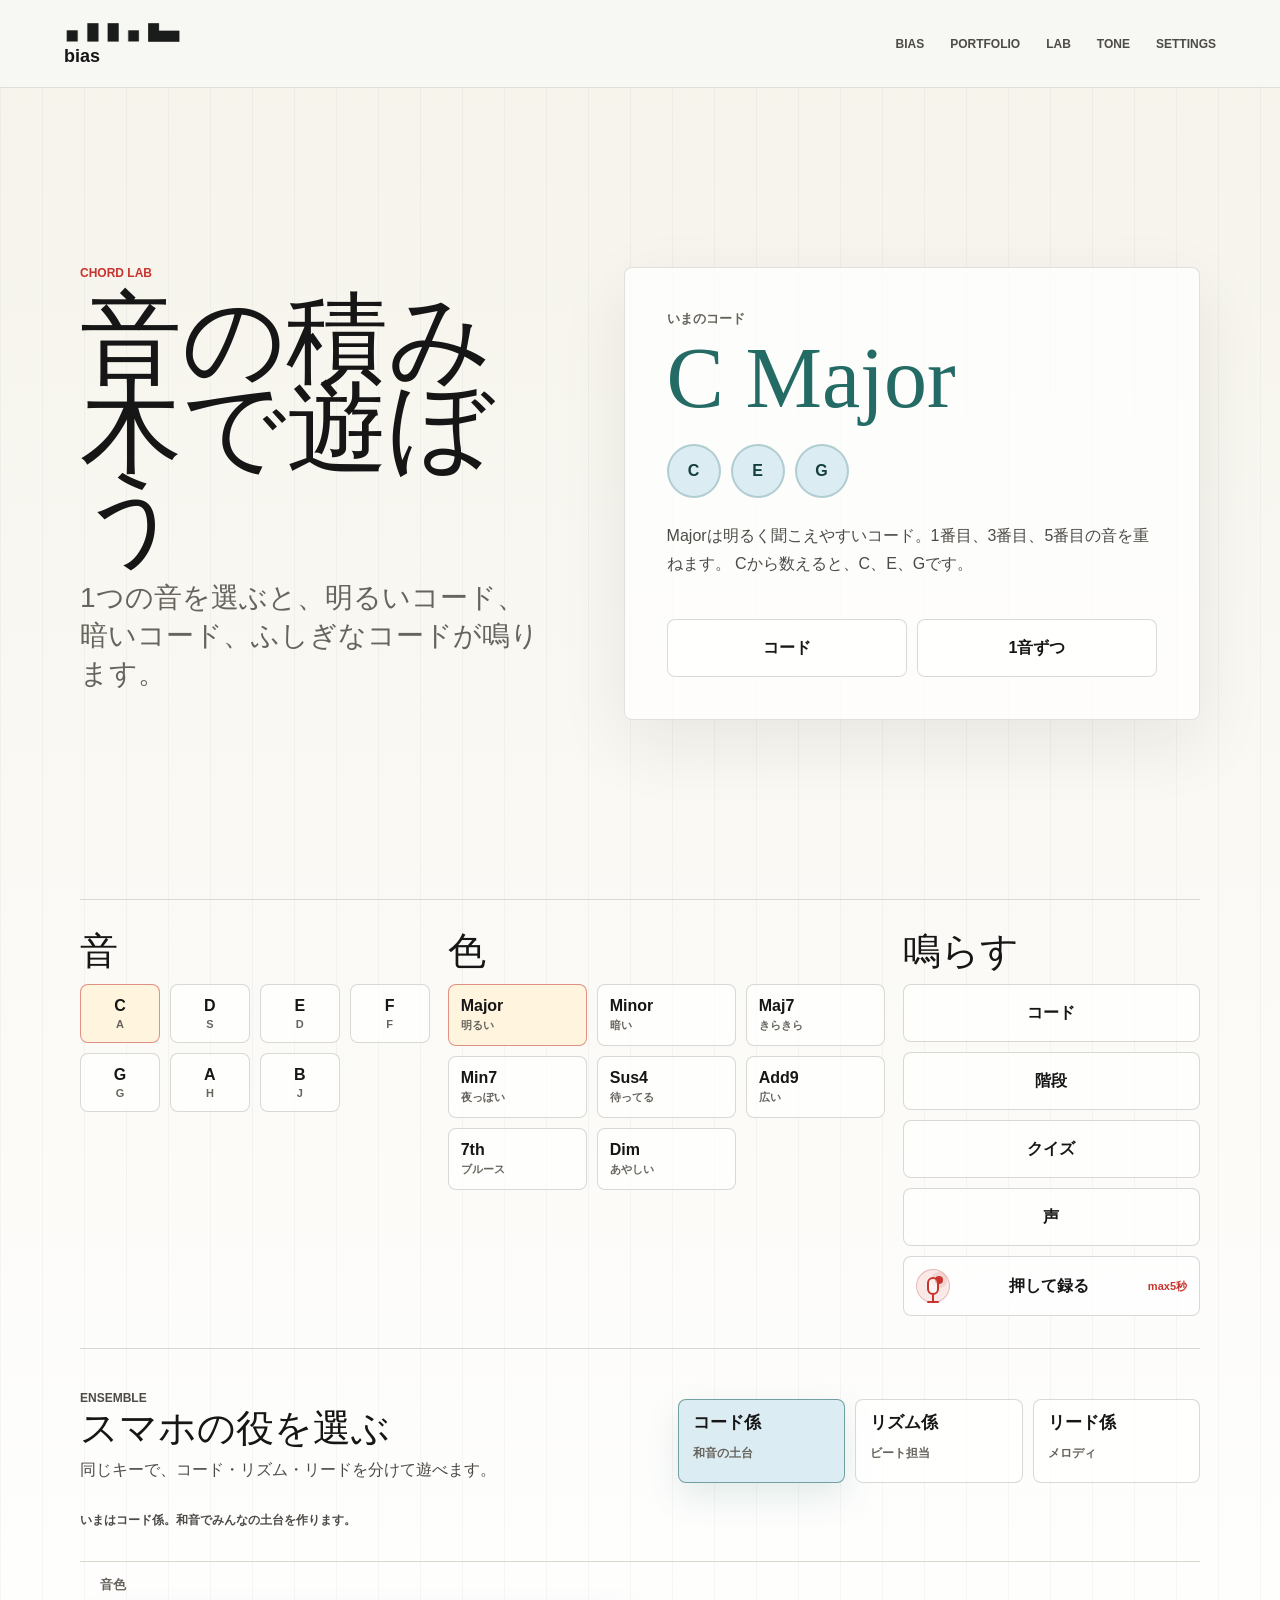
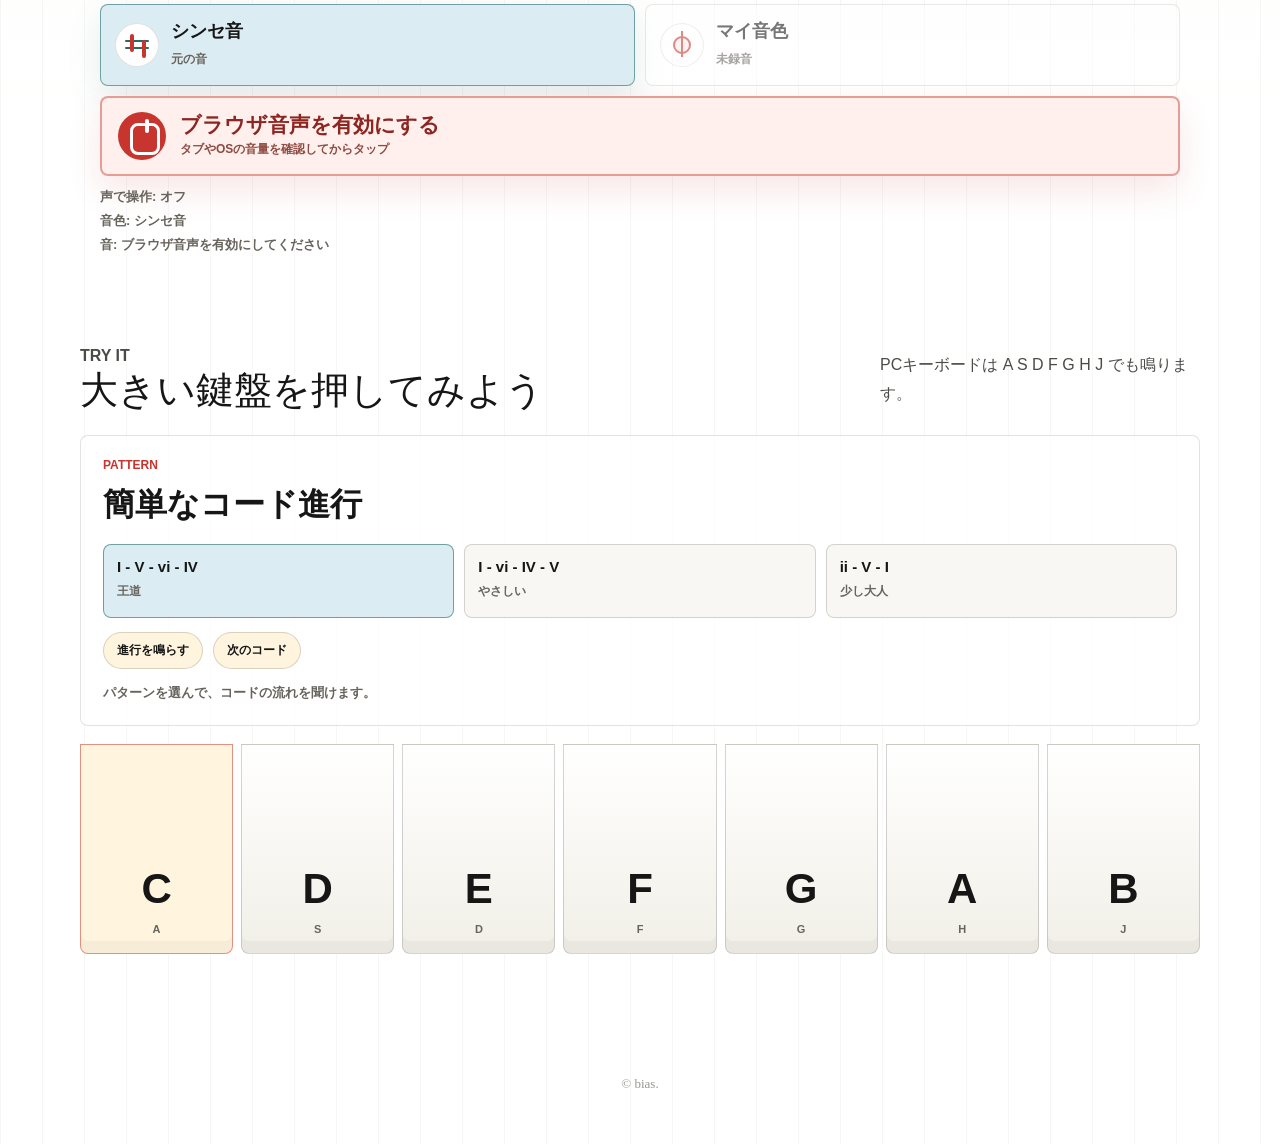
==== commit dad29941: "Expand ensemble lab tools" ====
--- a/chord-classroom.html
+++ b/chord-classroom.html
@@ -6,7 +6,7 @@
     <title>Chord Lab | bias</title>
     <meta name="description" content="子どもと一緒にコードを聞いて学べる、biasの小さな音楽ラボ。">
     <link rel="icon" href="assets/images/mark.png">
-    <link rel="stylesheet" href="assets/styles.css?v=service-hero">
+    <link rel="stylesheet" href="assets/styles.css?v=ensemble-tools">
   </head>
   <body class="chord-page">
     <header class="site-header">
@@ -92,7 +92,7 @@
           </button>
           <button type="button" data-role="lead" aria-pressed="false">
             <strong>リード係</strong>
-            <small>メロディ担当</small>
+            <small>メロディ</small>
           </button>
         </div>
         <p class="part-status" id="partStatus" aria-live="polite">いまはコード係。和音でみんなの土台を作ります。</p>
@@ -114,14 +114,14 @@
         <button class="device-sound-check" id="deviceSoundButton" type="button" aria-pressed="false">
           <span class="device-sound-icon" aria-hidden="true"></span>
           <span>
-            <strong id="deviceSoundLabel">iPhone消音スイッチ確認</strong>
-            <small id="deviceSoundHint">本体左側のスイッチを解除してからタップ</small>
+            <strong id="deviceSoundLabel">ブラウザ音声を有効にする</strong>
+            <small id="deviceSoundHint">音量を確認してからタップ</small>
           </span>
         </button>
       </section>
       <p class="voice-status" id="voiceStatus" aria-live="polite">声で操作: オフ</p>
       <p class="voice-status sample-status" id="sampleStatus" aria-live="polite">音色: シンセ音</p>
-      <p class="voice-status audio-status" id="audioStatus" aria-live="polite">音: 本体の消音スイッチを確認してください</p>
+      <p class="voice-status audio-status" id="audioStatus" aria-live="polite">音: ブラウザ音声を有効にしてください</p>
 
       <section class="keyboard-section role-section" id="chordPart" aria-label="Piano keyboard">
         <div class="keyboard-heading">
@@ -131,6 +131,18 @@
           </div>
           <p>PCキーボードは A S D F G H J でも鳴ります。</p>
         </div>
+        <div class="part-tool-panel chord-pattern-panel">
+          <div>
+            <p class="eyebrow">Pattern</p>
+            <h3>簡単なコード進行</h3>
+          </div>
+          <div class="pattern-grid" id="patternGrid"></div>
+          <div class="part-tool-actions">
+            <button class="mini-button" id="playPattern" type="button">進行を鳴らす</button>
+            <button class="mini-button" id="nextPatternChord" type="button">次のコード</button>
+          </div>
+          <p class="part-tool-status" id="patternStatus">パターンを選んで、コードの流れを聞けます。</p>
+        </div>
         <div class="piano" id="piano"></div>
       </section>
 
@@ -142,6 +154,20 @@
           </div>
           <p>4つのパッドで、みんなのテンポを作ります。</p>
         </div>
+        <div class="part-tool-panel rhythm-sequencer">
+          <div class="sequencer-head">
+            <div>
+              <p class="eyebrow">Sequencer</p>
+              <h3>ステップをオンオフ</h3>
+            </div>
+            <button class="mini-button" id="sequenceToggle" type="button" aria-pressed="false">スタート</button>
+          </div>
+          <div class="sequence-grid" id="sequenceGrid" aria-label="Rhythm sequencer"></div>
+          <label class="tone-slider-row sequence-tempo">
+            <span>Tempo</span>
+            <input id="sequenceTempo" type="range" min="70" max="140" value="96">
+          </label>
+        </div>
         <div class="pad-grid rhythm-grid" id="rhythmPads"></div>
       </section>
 
@@ -152,6 +178,20 @@
             <h2>外しにくいメロディ</h2>
           </div>
           <p>今の音に合う音だけを並べています。</p>
+        </div>
+        <div class="part-tool-panel lead-filter-panel">
+          <div>
+            <p class="eyebrow">Filter</p>
+            <h3>リードの音を削る</h3>
+          </div>
+          <label class="tone-slider-row">
+            <span>明るさ</span>
+            <input id="leadFilterCutoff" type="range" min="500" max="7200" value="3600">
+          </label>
+          <label class="tone-slider-row">
+            <span>クセ</span>
+            <input id="leadFilterResonance" type="range" min="0" max="18" value="4">
+          </label>
         </div>
         <div class="pad-grid lead-grid" id="leadPads"></div>
       </section>
@@ -240,6 +280,20 @@
           label: "広い",
           intervals: [0, 4, 7, 14],
           lesson: "Add9はMajorに高い2番目の音を足したコード。空間が広がるように響きます。"
+        },
+        {
+          id: "7th",
+          name: "7th",
+          label: "ブルース",
+          intervals: [0, 4, 7, 10],
+          lesson: "7thはMajorに低めの7番目を足したコード。少しざらっとして、次へ進む力があります。"
+        },
+        {
+          id: "dim",
+          name: "Dim",
+          label: "あやしい",
+          intervals: [0, 3, 6],
+          lesson: "Dimは音の間隔がせまく、少し不安に聞こえるコード。短く使うと強いアクセントになります。"
         }
       ];
 
@@ -278,6 +332,15 @@
       const leadPart = document.querySelector("#leadPart");
       const rhythmPads = document.querySelector("#rhythmPads");
       const leadPads = document.querySelector("#leadPads");
+      const patternGrid = document.querySelector("#patternGrid");
+      const playPatternButton = document.querySelector("#playPattern");
+      const nextPatternChordButton = document.querySelector("#nextPatternChord");
+      const patternStatus = document.querySelector("#patternStatus");
+      const sequenceGrid = document.querySelector("#sequenceGrid");
+      const sequenceToggle = document.querySelector("#sequenceToggle");
+      const sequenceTempo = document.querySelector("#sequenceTempo");
+      const leadFilterCutoff = document.querySelector("#leadFilterCutoff");
+      const leadFilterResonance = document.querySelector("#leadFilterResonance");
       const SpeechRecognition = window.SpeechRecognition || window.webkitSpeechRecognition;
       const soundReadyStorageKey = "bias-chord-lab-sound-ready";
       const roleStorageKey = "bias-chord-lab-role";
@@ -292,13 +355,60 @@
         { id: "hat", label: "Hat", hint: "細かく" },
         { id: "clap", label: "Clap", hint: "合いの手" }
       ];
+      const chordPatterns = [
+        {
+          id: "pop",
+          name: "I - V - vi - IV",
+          label: "王道",
+          steps: [
+            { offset: 0, type: "major" },
+            { offset: 7, type: "major" },
+            { offset: 9, type: "minor" },
+            { offset: 5, type: "major" }
+          ]
+        },
+        {
+          id: "gentle",
+          name: "I - vi - IV - V",
+          label: "やさしい",
+          steps: [
+            { offset: 0, type: "major" },
+            { offset: 9, type: "minor" },
+            { offset: 5, type: "major" },
+            { offset: 7, type: "major" }
+          ]
+        },
+        {
+          id: "neo",
+          name: "ii - V - I",
+          label: "少し大人",
+          steps: [
+            { offset: 2, type: "min7" },
+            { offset: 7, type: "major" },
+            { offset: 0, type: "maj7" }
+          ]
+        }
+      ];
       const leadScale = [0, 2, 4, 7, 9, 12];
+      const sequenceLength = 8;
       let recognition = null;
       let voiceEnabled = false;
       let sampleBuffer = null;
       let soundSource = "synth";
       let deviceSoundReady = false;
       let activeRole = "chord";
+      let selectedPattern = chordPatterns[0];
+      let patternBaseRoot = roots[0];
+      let patternStep = 0;
+      let sequenceStep = 0;
+      let sequenceTimer = null;
+      let sequenceRunning = false;
+      const rhythmSequence = {
+        kick: [true, false, false, false, true, false, false, false],
+        snare: [false, false, true, false, false, false, true, false],
+        hat: [true, true, true, true, true, true, true, true],
+        clap: [false, false, false, false, false, false, true, false]
+      };
       let sampleRecorder = null;
       let isRecordingSample = false;
       let sampleStream = null;
@@ -378,20 +488,36 @@
         return selectedType.intervals.map((interval) => selectedRoot.midi + interval);
       }
 
+      function notesFor(rootMidi, type) {
+        return type.intervals.map((interval) => rootMidi + interval);
+      }
+
       function leadNotes() {
         return leadScale.map((interval) => selectedRoot.midi + interval);
       }
 
+      function isAppleMobileDevice() {
+        const platform = navigator.platform || "";
+        const userAgent = navigator.userAgent || "";
+        return /iPhone|iPad|iPod/.test(userAgent) || (platform === "MacIntel" && navigator.maxTouchPoints > 1);
+      }
+
       function updateDeviceSoundControls() {
+        const isMobileApple = isAppleMobileDevice();
+        const pendingLabel = isMobileApple ? "iPhone消音スイッチ確認" : "ブラウザ音声を有効にする";
+        const pendingHint = isMobileApple
+          ? "本体左側のスイッチを解除してからタップ"
+          : "タブやOSの音量を確認してからタップ";
+        const readyStatus = isMobileApple ? "音: 本体スイッチ確認済み" : "音: ブラウザ音声を確認済み";
+        const readyHint = isMobileApple ? "音が小さい時は本体音量も確認" : "音が小さい時はタブやOS音量も確認";
+        const pendingStatus = isMobileApple
+          ? "音: 本体の消音スイッチを確認してください"
+          : "音: ブラウザ音声を有効にしてください";
         deviceSoundButton.classList.toggle("is-ready", deviceSoundReady);
         deviceSoundButton.setAttribute("aria-pressed", String(deviceSoundReady));
-        deviceSoundLabel.textContent = deviceSoundReady ? "サウンド準備OK" : "iPhone消音スイッチ確認";
-        deviceSoundHint.textContent = deviceSoundReady
-          ? "音が小さい時は本体音量も確認"
-          : "本体左側のスイッチを解除してからタップ";
-        audioStatus.textContent = deviceSoundReady
-          ? "音: 本体スイッチ確認済み"
-          : "音: 本体の消音スイッチを確認してください";
+        deviceSoundLabel.textContent = deviceSoundReady ? "サウンド準備OK" : pendingLabel;
+        deviceSoundHint.textContent = deviceSoundReady ? readyHint : pendingHint;
+        audioStatus.textContent = deviceSoundReady ? readyStatus : pendingStatus;
       }
 
       function setDeviceSoundReady(nextReady) {
@@ -415,26 +541,36 @@
 
       function requestDeviceSoundCheck() {
         if (deviceSoundReady) return false;
-        audioStatus.textContent = "音: 先にiPhone本体の消音スイッチを確認してください";
+        audioStatus.textContent = isAppleMobileDevice()
+          ? "音: 先にiPhone本体の消音スイッチを確認してください"
+          : "音: 先にブラウザ音声を有効にしてください";
         deviceSoundButton.classList.add("needs-check");
         soundSourcePanel.scrollIntoView({ behavior: "smooth", block: "center" });
         window.setTimeout(() => deviceSoundButton.classList.remove("needs-check"), 1200);
         return true;
       }
 
-      function playTone(midi, start, duration) {
+      function playTone(midi, start, duration, options = {}) {
         const context = getAudioContext();
         const gain = context.createGain();
+        const filter = options.filterFrequency ? context.createBiquadFilter() : null;
         gain.gain.setValueAtTime(0.0001, start);
         gain.gain.exponentialRampToValueAtTime(0.14, start + 0.025);
         gain.gain.exponentialRampToValueAtTime(0.0001, start + duration);
+        if (filter) {
+          filter.type = "lowpass";
+          filter.frequency.setValueAtTime(options.filterFrequency, start);
+          filter.Q.setValueAtTime(options.filterQ || 1, start);
+          filter.connect(gain);
+        }
         gain.connect(getOutputChain(context).input);
+        const destination = filter || gain;
 
         if (soundSource === "sample" && sampleBuffer) {
           const source = context.createBufferSource();
           source.buffer = sampleBuffer;
           source.playbackRate.setValueAtTime(Math.pow(2, (midi - 60) / 12), start);
-          source.connect(gain);
+          source.connect(destination);
           source.start(start);
           source.stop(start + duration + 0.04);
           return;
@@ -443,7 +579,7 @@
         const oscillator = context.createOscillator();
         oscillator.type = "triangle";
         oscillator.frequency.setValueAtTime(midiToFrequency(midi), start);
-        oscillator.connect(gain);
+        oscillator.connect(destination);
         oscillator.start(start);
         oscillator.stop(start + duration + 0.04);
       }
@@ -517,16 +653,19 @@
       function playLeadPad(midi) {
         if (requestDeviceSoundCheck()) return;
         const context = getAudioContext();
-        playTone(midi, context.currentTime + 0.01, 0.58);
+        playTone(midi, context.currentTime + 0.01, 0.62, {
+          filterFrequency: Number(leadFilterCutoff.value),
+          filterQ: Number(leadFilterResonance.value) || 1
+        });
         spawnGhosts([midi], "lead");
       }
 
-      function playChord() {
+      function playChord(notes = currentNotes(), duration = 1.1) {
         if (requestDeviceSoundCheck()) return;
         const context = getAudioContext();
         const start = context.currentTime + 0.02;
-        currentNotes().forEach((midi) => playTone(midi, start, 1.1));
-        spawnGhosts(currentNotes(), "chord");
+        notes.forEach((midi) => playTone(midi, start, duration));
+        spawnGhosts(notes, "chord");
       }
 
       function playArp() {
@@ -537,6 +676,45 @@
         currentNotes().forEach((midi, index) => {
           window.setTimeout(() => spawnGhosts([midi], "arp"), index * 180);
         });
+      }
+
+      function rootFromMidi(midi) {
+        const pitch = ((midi % 12) + 12) % 12;
+        return roots.find((root) => root.midi % 12 === pitch) || selectedRoot;
+      }
+
+      function applyPatternStep(step) {
+        const rootMidi = patternBaseRoot.midi + step.offset;
+        const nextRoot = rootFromMidi(rootMidi);
+        const nextType = chordTypes.find((type) => type.id === step.type) || selectedType;
+        selectedRoot = nextRoot;
+        selectedType = nextType;
+        render();
+        const notes = notesFor(rootMidi, nextType);
+        playChord(notes, 0.92);
+        patternStatus.textContent = `${selectedPattern.name}: ${nextRoot.name} ${nextType.name}`;
+      }
+
+      function playPattern() {
+        if (requestDeviceSoundCheck()) return;
+        const context = getAudioContext();
+        const start = context.currentTime + 0.03;
+        patternBaseRoot = selectedRoot;
+        selectedPattern.steps.forEach((step, index) => {
+          const rootMidi = patternBaseRoot.midi + step.offset;
+          const type = chordTypes.find((item) => item.id === step.type) || selectedType;
+          notesFor(rootMidi, type).forEach((midi) => playTone(midi, start + index * 0.72, 0.62));
+          window.setTimeout(() => spawnGhosts(notesFor(rootMidi, type), "chord"), index * 720);
+        });
+        patternStep = 0;
+        patternStatus.textContent = `${selectedPattern.name} を鳴らしています。`;
+      }
+
+      function playNextPatternChord() {
+        if (requestDeviceSoundCheck()) return;
+        const step = selectedPattern.steps[patternStep % selectedPattern.steps.length];
+        applyPatternStep(step);
+        patternStep += 1;
       }
 
       function spawnGhosts(notes, mode) {
@@ -555,6 +733,8 @@
 
       function setRoot(root) {
         selectedRoot = root;
+        patternBaseRoot = root;
+        patternStep = 0;
         render();
         playChord();
       }
@@ -587,8 +767,76 @@
         updateSoundSourceButtons();
       }
 
+      function renderPatterns() {
+        patternGrid.innerHTML = chordPatterns.map((pattern) => (
+          `<button type="button" data-pattern="${pattern.id}"><strong>${pattern.name}</strong><small>${pattern.label}</small></button>`
+        )).join("");
+        patternGrid.querySelectorAll("[data-pattern]").forEach((button) => {
+          button.classList.toggle("is-active", button.dataset.pattern === selectedPattern.id);
+        });
+      }
+
+      function renderSequence() {
+        sequenceGrid.innerHTML = rhythmPadData.map((pad) => (
+          `<div class="sequence-row">
+            <strong>${pad.label}</strong>
+            ${Array.from({ length: sequenceLength }, (_, index) => (
+              `<button type="button" data-sequence-pad="${pad.id}" data-sequence-step="${index}" aria-pressed="${rhythmSequence[pad.id][index]}">${index + 1}</button>`
+            )).join("")}
+          </div>`
+        )).join("");
+        updateSequenceLights();
+      }
+
+      function updateSequenceLights() {
+        document.querySelectorAll("[data-sequence-pad]").forEach((button) => {
+          const pad = button.dataset.sequencePad;
+          const step = Number(button.dataset.sequenceStep);
+          button.classList.toggle("is-on", Boolean(rhythmSequence[pad]?.[step]));
+          button.classList.toggle("is-current", sequenceRunning && step === sequenceStep);
+          button.setAttribute("aria-pressed", String(Boolean(rhythmSequence[pad]?.[step])));
+        });
+      }
+
+      function runSequenceStep() {
+        rhythmPadData.forEach((pad) => {
+          if (rhythmSequence[pad.id][sequenceStep]) playRhythmPad(pad.id);
+        });
+        updateSequenceLights();
+        sequenceStep = (sequenceStep + 1) % sequenceLength;
+      }
+
+      function stopSequence() {
+        window.clearInterval(sequenceTimer);
+        sequenceTimer = null;
+        sequenceRunning = false;
+        sequenceToggle.textContent = "スタート";
+        sequenceToggle.setAttribute("aria-pressed", "false");
+        updateSequenceLights();
+      }
+
+      function startSequence() {
+        if (requestDeviceSoundCheck()) return;
+        stopSequence();
+        sequenceRunning = true;
+        sequenceToggle.textContent = "ストップ";
+        sequenceToggle.setAttribute("aria-pressed", "true");
+        runSequenceStep();
+        const stepMs = 60000 / Number(sequenceTempo.value) / 2;
+        sequenceTimer = window.setInterval(runSequenceStep, stepMs);
+      }
+
+      function toggleSequence() {
+        if (sequenceRunning) {
+          stopSequence();
+          return;
+        }
+        startSequence();
+      }
+
       function setRole(role) {
         activeRole = roles[role] ? role : "chord";
+        if (activeRole !== "rhythm") stopSequence();
         chordPart.hidden = activeRole !== "chord";
         rhythmPart.hidden = activeRole !== "rhythm";
         leadPart.hidden = activeRole !== "lead";
@@ -654,6 +902,8 @@
         rhythmPads.innerHTML = rhythmPadData.map((pad) => (
           `<button type="button" data-rhythm="${pad.id}"><strong>${pad.label}</strong><small>${pad.hint}</small></button>`
         )).join("");
+        renderPatterns();
+        renderSequence();
 
         rootGrid.addEventListener("click", (event) => {
           const button = event.target.closest("[data-root]");
@@ -677,6 +927,32 @@
           const button = event.target.closest("[data-rhythm]");
           if (!button) return;
           playRhythmPad(button.dataset.rhythm);
+        });
+
+        patternGrid.addEventListener("click", (event) => {
+          const button = event.target.closest("[data-pattern]");
+          if (!button) return;
+          selectedPattern = chordPatterns.find((pattern) => pattern.id === button.dataset.pattern) || selectedPattern;
+          patternStep = 0;
+          renderPatterns();
+          patternStatus.textContent = `${selectedPattern.name}: ${selectedPattern.label}`;
+        });
+
+        playPatternButton.addEventListener("click", playPattern);
+        nextPatternChordButton.addEventListener("click", playNextPatternChord);
+
+        sequenceGrid.addEventListener("click", (event) => {
+          const button = event.target.closest("[data-sequence-pad]");
+          if (!button) return;
+          const pad = button.dataset.sequencePad;
+          const step = Number(button.dataset.sequenceStep);
+          rhythmSequence[pad][step] = !rhythmSequence[pad][step];
+          updateSequenceLights();
+        });
+
+        sequenceToggle.addEventListener("click", toggleSequence);
+        sequenceTempo.addEventListener("input", () => {
+          if (sequenceRunning) startSequence();
         });
 
         leadPads.addEventListener("click", (event) => {
--- a/assets/styles.css
+++ b/assets/styles.css
@@ -295,6 +295,113 @@
   color: #4d4b46;
   font-size: 14px;
   line-height: 1.75;
+}
+
+.portfolio-case-feature {
+  grid-column: 1 / -1;
+  display: grid;
+  grid-template-columns: minmax(0, 0.82fr) minmax(320px, 1.18fr);
+  gap: clamp(18px, 4vw, 42px);
+  align-items: start;
+  margin-top: clamp(34px, 5vw, 58px);
+  border-top: 1px solid var(--line);
+  padding-top: clamp(24px, 4vw, 42px);
+}
+
+.portfolio-case-feature h3 {
+  margin-bottom: 12px;
+  font-size: clamp(32px, 4vw, 54px);
+  line-height: 0.95;
+}
+
+.portfolio-case-feature p {
+  color: #4d4b46;
+  line-height: 1.75;
+}
+
+.case-feature-copy {
+  position: sticky;
+  top: 116px;
+}
+
+.case-feature-body {
+  display: grid;
+  gap: 16px;
+  min-width: 0;
+}
+
+.case-role-grid {
+  display: grid;
+  grid-template-columns: repeat(3, minmax(0, 1fr));
+  gap: 10px;
+}
+
+.case-role-grid span {
+  display: grid;
+  align-content: center;
+  gap: 7px;
+  min-height: 104px;
+  border: 1px solid rgba(22, 22, 22, 0.12);
+  border-radius: 8px;
+  padding: 16px;
+  background: rgba(246, 245, 239, 0.74);
+}
+
+.case-role-grid strong {
+  font-size: 18px;
+}
+
+.case-role-grid small {
+  color: var(--muted);
+  font-size: 13px;
+  line-height: 1.55;
+}
+
+.case-status {
+  margin: 0;
+  border-left: 3px solid var(--lesson);
+  padding: 4px 0 4px 14px;
+  color: #4d4b46;
+  font-weight: 800;
+}
+
+.case-detail-list {
+  display: grid;
+  gap: 0;
+  margin: 8px 0 0;
+}
+
+.case-detail-list div {
+  display: grid;
+  grid-template-columns: 86px minmax(0, 1fr);
+  gap: 18px;
+  border-top: 1px solid rgba(217, 215, 207, 0.84);
+  padding: 14px 0;
+}
+
+.case-detail-list dt {
+  color: var(--accent);
+  font-size: 12px;
+  font-weight: 900;
+  text-transform: uppercase;
+}
+
+.case-detail-list dd {
+  margin: 0;
+  color: #4d4b46;
+  font-size: 14px;
+  line-height: 1.7;
+}
+
+.case-link {
+  justify-self: start;
+  border: 1px solid rgba(22, 22, 22, 0.14);
+  border-radius: 999px;
+  padding: 10px 15px;
+  background: var(--lesson);
+  color: #fff;
+  font-size: 13px;
+  font-weight: 900;
 }
 
 .news-item {
@@ -568,6 +675,107 @@
   border-top: 1px solid var(--line);
 }
 
+.portfolio-ambient-player {
+  position: fixed;
+  left: clamp(14px, 4vw, 34px);
+  bottom: clamp(12px, 3vw, 22px);
+  z-index: 30;
+  display: grid;
+  grid-template-columns: minmax(0, 1fr);
+  align-items: center;
+  width: min(228px, calc(100% - 28px));
+  overflow: hidden;
+  border: 1px solid rgba(22, 22, 22, 0.14);
+  border-radius: 8px;
+  background: rgba(246, 245, 239, 0.86);
+  box-shadow: 0 16px 52px rgba(22, 22, 22, 0.13);
+  opacity: 0;
+  pointer-events: none;
+  transform: translateY(18px);
+  transition: opacity 900ms ease, transform 900ms ease;
+}
+
+.portfolio-ambient-player.is-visible {
+  opacity: 1;
+  pointer-events: auto;
+  transform: translateY(0);
+}
+
+.ambient-player-meta {
+  display: grid;
+  gap: 5px;
+  padding: 14px 16px;
+}
+
+.ambient-player-meta span {
+  color: var(--accent);
+  font-size: 11px;
+  font-weight: 900;
+  text-transform: uppercase;
+}
+
+.ambient-player-meta strong {
+  font-size: 18px;
+  line-height: 1;
+}
+
+.ambient-player-meta a {
+  color: var(--muted);
+  font-size: 12px;
+  font-weight: 800;
+}
+
+.portfolio-ambient-player iframe {
+  position: absolute;
+  width: 1px;
+  height: 1px;
+  opacity: 0;
+  pointer-events: none;
+}
+
+.ambient-play-button {
+  position: absolute;
+  right: 14px;
+  bottom: 14px;
+  min-width: 74px;
+  border: 1px solid rgba(22, 22, 22, 0.16);
+  border-radius: 999px;
+  padding: 8px 12px;
+  background: var(--lesson);
+  color: #fff;
+  font: inherit;
+  font-size: 12px;
+  font-weight: 900;
+  opacity: 0;
+  pointer-events: none;
+}
+
+.portfolio-ambient-player.needs-tap .ambient-play-button {
+  opacity: 1;
+  pointer-events: auto;
+}
+
+.portfolio-ambient-player.is-finished {
+  opacity: 0.46;
+  pointer-events: none;
+}
+
+@media (max-width: 700px) {
+  .portfolio-ambient-player {
+    width: min(190px, calc(100% - 20px));
+    left: 10px;
+    bottom: 10px;
+  }
+
+  .ambient-player-meta {
+    padding: 11px 13px;
+  }
+
+  .ambient-player-meta strong {
+    font-size: 16px;
+  }
+}
+
 .socials {
   display: flex;
   flex-wrap: wrap;
@@ -820,6 +1028,123 @@
 .part-status {
   grid-column: 1 / -1;
   margin: -4px 0 0;
+}
+
+.part-tool-panel {
+  display: grid;
+  gap: 14px;
+  margin-bottom: 18px;
+  border: 1px solid rgba(22, 22, 22, 0.12);
+  border-radius: 8px;
+  padding: clamp(16px, 3vw, 22px);
+  background: rgba(255, 255, 255, 0.62);
+}
+
+.part-tool-panel h3 {
+  font-size: clamp(22px, 2.8vw, 32px);
+  line-height: 1;
+}
+
+.part-tool-actions {
+  display: flex;
+  flex-wrap: wrap;
+  gap: 10px;
+}
+
+.part-tool-status {
+  margin: 0;
+  color: var(--muted);
+  font-size: 13px;
+  font-weight: 800;
+  line-height: 1.55;
+}
+
+.pattern-grid {
+  display: grid;
+  grid-template-columns: repeat(3, minmax(0, 1fr));
+  gap: 10px;
+}
+
+.pattern-grid button {
+  display: grid;
+  gap: 5px;
+  min-height: 74px;
+  border: 1px solid rgba(22, 22, 22, 0.16);
+  border-radius: 8px;
+  padding: 13px;
+  background: rgba(246, 245, 239, 0.74);
+  color: var(--ink);
+  font: inherit;
+  text-align: left;
+  cursor: pointer;
+}
+
+.pattern-grid button.is-active {
+  border-color: rgba(35, 107, 100, 0.58);
+  background: #dcecf3;
+}
+
+.pattern-grid strong {
+  font-size: 15px;
+}
+
+.pattern-grid small {
+  color: var(--muted);
+  font-size: 12px;
+  font-weight: 800;
+}
+
+.sequencer-head {
+  display: flex;
+  align-items: start;
+  justify-content: space-between;
+  gap: 12px;
+}
+
+.sequence-grid {
+  display: grid;
+  gap: 8px;
+}
+
+.sequence-row {
+  display: grid;
+  grid-template-columns: 62px repeat(8, minmax(0, 1fr));
+  gap: 6px;
+  align-items: center;
+}
+
+.sequence-row strong {
+  font-size: 12px;
+}
+
+.sequence-row button {
+  aspect-ratio: 1;
+  min-width: 0;
+  border: 1px solid rgba(22, 22, 22, 0.14);
+  border-radius: 6px;
+  background: rgba(255, 255, 255, 0.74);
+  color: transparent;
+  font: inherit;
+  cursor: pointer;
+}
+
+.sequence-row button.is-on {
+  background: var(--lesson);
+  box-shadow: inset 0 0 0 2px rgba(255, 255, 255, 0.56);
+}
+
+.sequence-row button.is-current {
+  border-color: var(--accent);
+  transform: translateY(-1px);
+}
+
+.sequence-tempo {
+  max-width: 360px;
+}
+
+.lead-filter-panel {
+  grid-template-columns: minmax(190px, 0.7fr) repeat(2, minmax(160px, 1fr));
+  align-items: end;
 }
 
 .control-group {
@@ -1549,6 +1874,8 @@
   --filter-position: 0.29;
   --filter-left: 38%;
   position: relative;
+  display: grid;
+  align-items: center;
   min-height: 220px;
   overflow: hidden;
   border: 1px solid rgba(22, 22, 22, 0.12);
@@ -1556,45 +1883,68 @@
   background:
     linear-gradient(rgba(35, 107, 100, 0.1) 1px, transparent 1px),
     linear-gradient(90deg, rgba(35, 107, 100, 0.1) 1px, transparent 1px),
-    radial-gradient(circle at var(--filter-left) 26%, rgba(244, 206, 99, 0.58), transparent 22%),
+    radial-gradient(circle at var(--filter-left) 23%, rgba(244, 206, 99, 0.52), transparent 20%),
     linear-gradient(135deg, rgba(220, 236, 243, 0.74), rgba(255, 245, 223, 0.92));
   background-size: 22px 22px, 22px 22px, auto, auto;
 }
 
-.scope-line {
+.waveform-display {
+  position: relative;
+  z-index: 1;
+  width: 100%;
+  height: 100%;
+  min-height: 220px;
+}
+
+.waveform-path,
+.waveform-shadow {
+  fill: none;
+  stroke-linecap: round;
+  stroke-linejoin: round;
+}
+
+.waveform-shadow {
+  stroke: rgba(199, 53, 46, 0.34);
+  stroke-width: 18;
+  transform: translateY(11px);
+}
+
+.waveform-path {
+  stroke: var(--lesson);
+  stroke-width: 8;
+  filter: drop-shadow(0 8px 16px rgba(35, 107, 100, 0.18));
+}
+
+.scope-screen[data-wave="square"] .waveform-path,
+.scope-screen[data-wave="square"] .waveform-shadow,
+.scope-screen[data-wave="sawtooth"] .waveform-path,
+.scope-screen[data-wave="sawtooth"] .waveform-shadow,
+.scope-screen[data-wave="triangle"] .waveform-path,
+.scope-screen[data-wave="triangle"] .waveform-shadow {
+  stroke-linecap: square;
+  stroke-linejoin: miter;
+}
+
+.scope-readout {
   position: absolute;
-  left: 10%;
-  right: 10%;
-  height: 48px;
-  border-top: 4px solid var(--lesson);
-  border-radius: 50%;
-}
-
-.scope-line-a {
-  top: 36%;
-}
-
-.scope-line-b {
-  top: 50%;
-  border-color: rgba(199, 53, 46, 0.6);
-  transform: scaleX(0.76);
-}
-
-.scope-screen[data-wave="square"] .scope-line {
-  height: 20px;
-  border-radius: 0;
-  border-width: 6px 0 0;
-}
-
-.scope-screen[data-wave="sawtooth"] .scope-line {
-  height: 0;
-  border-radius: 0;
-  transform: skewX(-24deg);
-}
-
-.scope-screen[data-wave="triangle"] .scope-line {
-  border-radius: 4px;
-  transform: rotate(-2deg);
+  right: 18px;
+  bottom: 16px;
+  z-index: 2;
+  display: grid;
+  gap: 2px;
+  border: 1px solid rgba(22, 22, 22, 0.12);
+  border-radius: 8px;
+  padding: 10px 12px;
+  background: rgba(255, 255, 255, 0.74);
+  color: var(--ink);
+  font-size: 12px;
+  font-weight: 900;
+  letter-spacing: 0;
+}
+
+.scope-readout small {
+  color: var(--muted);
+  font-size: 11px;
 }
 
 .scope-pulse {
@@ -1683,9 +2033,13 @@
 .wave-grid button {
   display: grid;
   gap: 3px;
-  min-height: 70px;
+  min-height: 92px;
   padding: 14px;
   text-align: left;
+}
+
+.wave-grid strong {
+  font-size: 13px;
 }
 
 .wave-grid small {
@@ -1814,7 +2168,7 @@
 
 .settings-hero {
   display: grid;
-  grid-template-columns: minmax(0, 1fr) minmax(280px, 360px);
+  grid-template-columns: minmax(0, 1fr);
   gap: clamp(28px, 6vw, 72px);
   align-items: end;
   padding-bottom: clamp(34px, 6vw, 70px);
@@ -1838,36 +2192,6 @@
 .settings-hero .lead {
   max-width: 820px;
   overflow-wrap: anywhere;
-}
-
-.settings-status {
-  border: 1px solid rgba(22, 22, 22, 0.12);
-  border-radius: 8px;
-  padding: 24px;
-  background: rgba(255, 255, 255, 0.68);
-  box-shadow: 0 20px 64px rgba(22, 22, 22, 0.07);
-  transition: border-color 180ms ease, box-shadow 180ms ease, transform 180ms ease;
-}
-
-.settings-status strong {
-  display: block;
-  color: var(--lesson);
-  font-family: Georgia, "Times New Roman", serif;
-  font-size: 38px;
-  font-weight: 400;
-  line-height: 1;
-}
-
-.settings-status p {
-  margin: 16px 0 0;
-  color: #4d4b46;
-  line-height: 1.7;
-}
-
-.settings-shell.is-saved .settings-status {
-  border-color: rgba(35, 107, 100, 0.42);
-  box-shadow: 0 24px 74px rgba(35, 107, 100, 0.16);
-  transform: translateY(-2px);
 }
 
 .settings-grid {
@@ -2285,10 +2609,12 @@
   .hero,
   .split,
   .portfolio-hero,
+  .portfolio-case-feature,
   .chord-stage,
   .tone-lab,
   .entrance-hero,
   .ensemble-panel,
+  .lead-filter-panel,
   .control-band,
   .tone-control-band,
   .settings-hero,
@@ -2302,6 +2628,10 @@
   .tone-lab,
   .entrance-hero {
     min-height: auto;
+  }
+
+  .case-feature-copy {
+    position: static;
   }
 
   .entrance-grid {
@@ -2664,6 +2994,8 @@
   .type-grid,
   .quiz-options,
   .role-grid,
+  .pattern-grid,
+  .case-role-grid,
   .rhythm-grid,
   .lead-grid,
   .check-grid {
@@ -2674,6 +3006,17 @@
     width: min(100%, 362px);
     margin: 0 auto;
     padding: 24px 0;
+  }
+
+  .part-tool-panel {
+    width: min(100%, 362px);
+    margin-right: auto;
+    margin-left: auto;
+  }
+
+  .sequence-row {
+    grid-template-columns: 52px repeat(8, minmax(0, 1fr));
+    gap: 4px;
   }
 
   .role-grid button {
@@ -2871,8 +3214,7 @@
     font-size: 32px;
   }
 
-  .settings-card,
-  .settings-status {
+  .settings-card {
     padding: 20px;
   }
 
